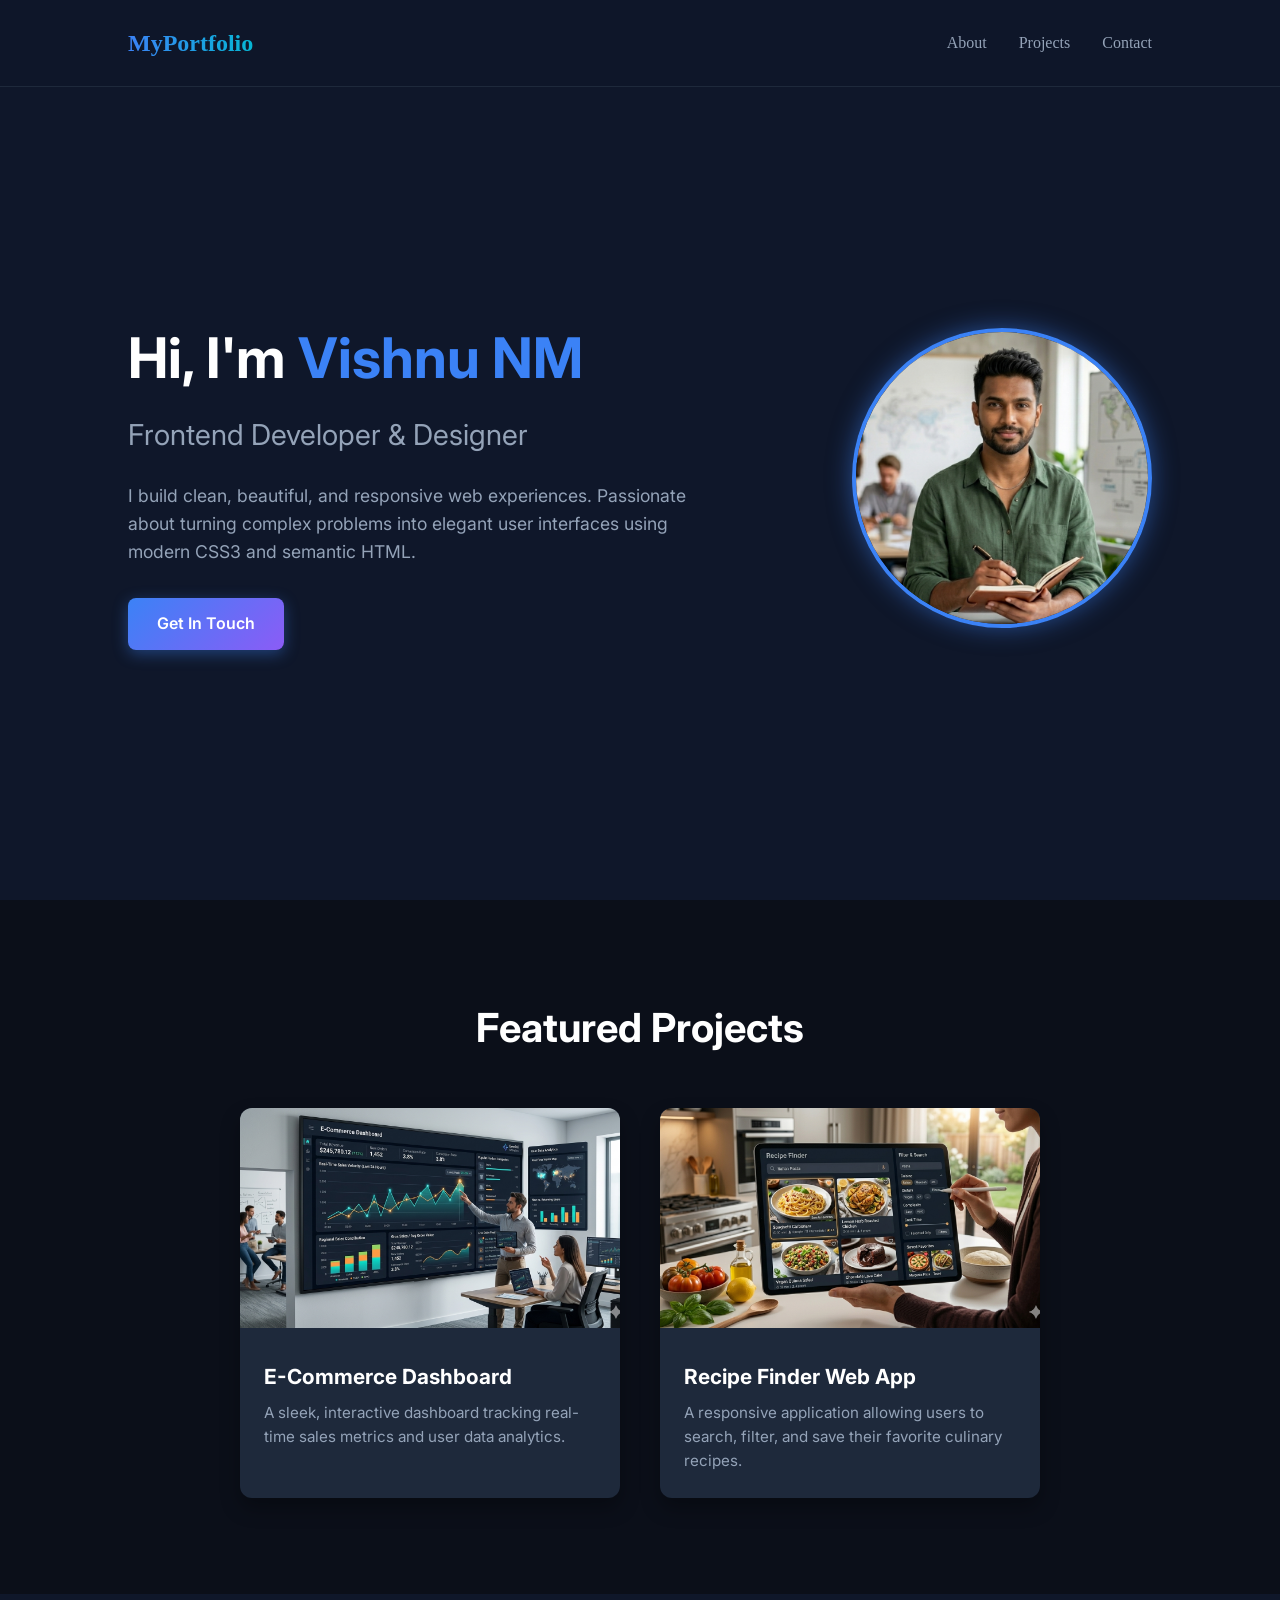
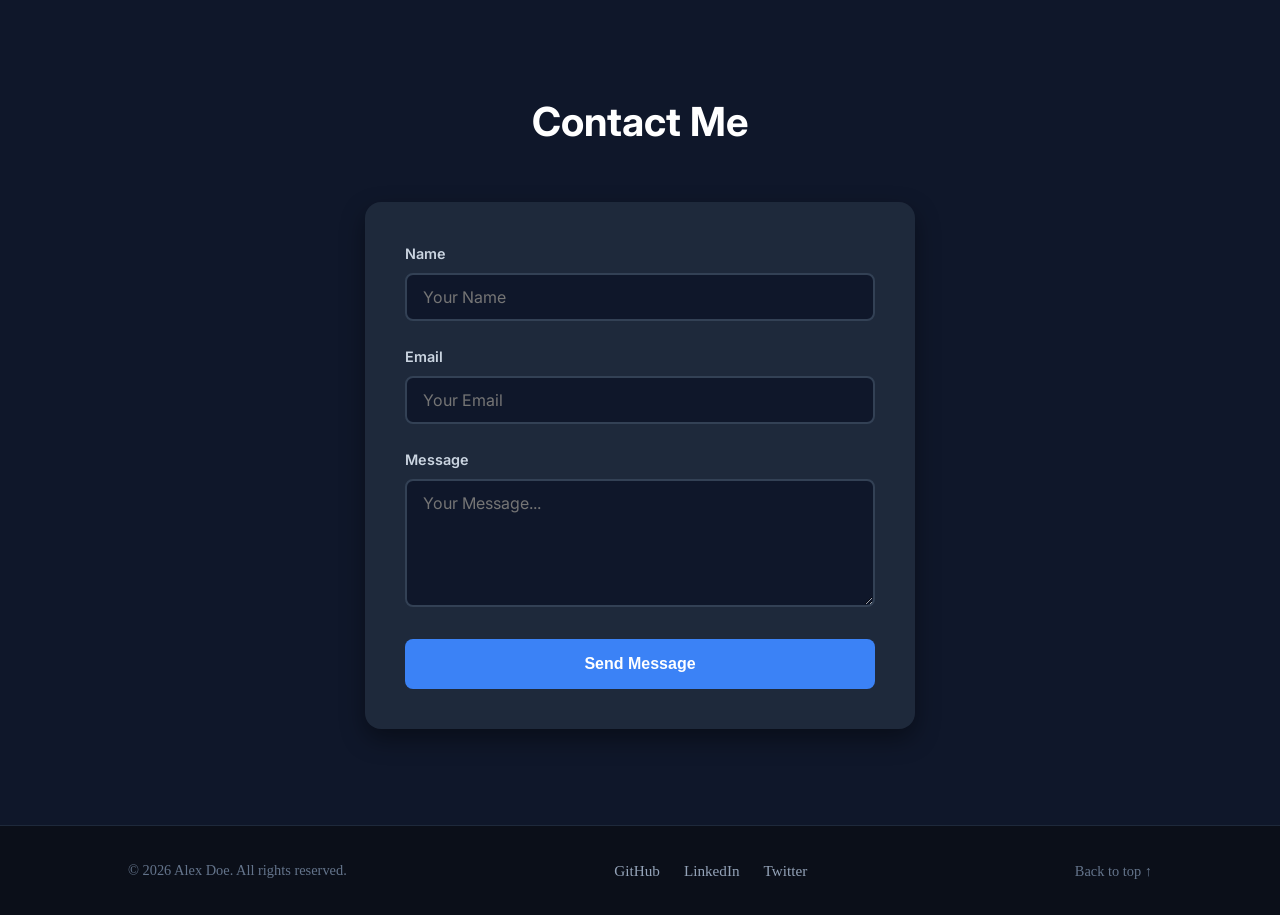
==== index.html @ b2ad6588 "Add files via upload" ====
<!DOCTYPE html>
<html lang="en">
<head>
    <meta charset="UTF-8">
    <meta name="viewport" content="width=device-width, initial-scale=1.0">
    <title>Personal Portfolio</title>
    <link rel="preconnect" href="https://fonts.googleapis.com">
    <link rel="preconnect" href="https://fonts.gstatic.com" crossorigin>
    <link href="https://fonts.googleapis.com/css2?family=Inter:wght@300;400;600;700&display=swap" rel="stylesheet">
    <link rel="stylesheet" href="css/style.css">
</head>
<body>

    <header class="navbar">
        <div class="logo">MyPortfolio</div>
        <nav>
            <ul class="nav-links">
                <li><a href="#about">About</a></li>
                <li><a href="#projects">Projects</a></li>
                <li><a href="#contact">Contact</a></li>
            </ul>
        </nav>
    </header>

    <main>
    <section id="about" class="about-section">
        <div class="about-content">
            <h1>Hi, I'm <span class="highlight">Vishnu NM</span></h1>
            <h2>Frontend Developer & Designer</h2>
            <p>I build clean, beautiful, and responsive web experiences. Passionate about turning complex problems into elegant user interfaces using modern CSS3 and semantic HTML.</p>
            <a href="#contact" class="btn btn-primary">Get In Touch</a>
        </div>
        <div class="about-image">
            <img src="./images/profilepic.png" alt="Vishnu N M Profile Picture">
        </div>
    </section>

    <section id="projects" class="projects-section">
        <h2 class="section-title">Featured Projects</h2>
        <div class="projects-grid">
            
            <div class="project-card">
                <img src="./images/project1.png" alt="Project One Thumbnail" class="project-img">
                <div class="project-info">
                    <h3>E-Commerce Dashboard</h3>
                    <p>A sleek, interactive dashboard tracking real-time sales metrics and user data analytics.</p>
                </div>
            </div>

            <div class="project-card">
                <img src="./images/project2.png" alt="Project Two Thumbnail" class="project-img">
                <div class="project-info">
                    <h3>Recipe Finder Web App</h3>
                    <p>A responsive application allowing users to search, filter, and save their favorite culinary recipes.</p>
                </div>
            </div>

        </div>
    </section>

    <section id="contact" class="contact-section">
        <h2 class="section-title">Contact Me</h2>
        <div class="form-container">
            <form action="#" class="contact-form">
                <div class="form-group">
                    <label for="name">Name</label>
                    <input type="text" id="name" name="name" placeholder="Your Name" required>
                </div>
                
                <div class="form-group">
                    <label for="email">Email</label>
                    <input type="email" id="email" name="email" placeholder="Your Email" required>
                </div>
                
                <div class="form-group">
                    <label for="message">Message</label>
                    <textarea id="message" name="message" rows="5" placeholder="Your Message..." required></textarea>
                </div>
                
                <button type="submit" class="btn btn-submit">Send Message</button>
            </form>
        </div>
    </section>

    </main>

    <footer class="portfolio-footer">
        <div class="footer-content">
            <p>&copy; 2026 Alex Doe. All rights reserved.</p>
            <ul class="social-links">
                <li><a href="https://github.com/vishnu-webdev" target="_blank">GitHub</a></li>
                <li><a href="https://www.linkedin.com/in/vishnnuu/" target="_blank">LinkedIn</a></li>
                <li><a href="https://twitter.com" target="_blank">Twitter</a></li>
            </ul>
            <div class="back-to-top">
                <a href="#about">Back to top &uarr;</a>
            </div>
        </div>
    </footer>

</body>
</html>
---- css/style.css ----
* {
    margin: 0;
    padding: 0;
    box-sizing: border-box;
}

main {
    scroll-behavior: smooth;
    font-family: 'Inter', sans-serif;
    background-color: #0f172a;
    color: #e2e8f0;
}

body {
    line-height: 1.6;
}

.section-title {
    text-align: center;
    font-size: 2.5rem;
    margin-bottom: 3rem;
    color: #fff;
    position: relative;
}

.btn {
    display: inline-block;
    padding: 0.8rem 1.8rem;
    border-radius: 8px;
    text-decoration: none;
    font-weight: 600;
    font-size: 1rem;
    border: none;
    cursor: pointer;
    transition: all 0.3s ease-in-out;
}

.btn-primary {
    background: linear-gradient(135deg, #3b82f6, #8b5cf6); 
    color: #fff;
    box-shadow: 0 4px 15px rgba(59, 130, 246, 0.4); 
}

.btn-primary:hover {
    transform: translateY(-3px); 
    box-shadow: 0 6px 20px rgba(139, 92, 246, 0.6);
}

.navbar {
    display: flex;
    justify-content: space-between;
    align-items: center;
    padding: 1.5rem 10%;
    background-color: rgba(15, 23, 42, 0.95);
    position: fixed;
    width: 100%;
    top: 0;
    z-index: 1000;
    border-bottom: 1px solid #1e293b;
}

.navbar .logo {
    font-size: 1.5rem;
    font-weight: 700;
    background: linear-gradient(to right, #3b82f6, #06b6d4);
    -webkit-background-clip: text;
    -webkit-text-fill-color: transparent;
}

.nav-links {
    display: flex;
    list-style: none;
    gap: 2rem;
}

.nav-links a {
    color: #94a3b8;
    text-decoration: none;
    font-weight: 500;
    transition: color 0.3s ease;
}

.nav-links a:hover {
    color: #3b82f6;
}

.about-section {
    display: flex;
    align-items: center;
    justify-content: space-between;
    padding: 10rem 10% 6rem 10%;
    min-height: 100vh;
    gap: 4rem;
}

.about-content {
    max-width: 600px;
}

.about-content h1 {
    font-size: 3.5rem;
    color: #fff;
    margin-bottom: 0.5rem;
}

.about-content .highlight {
    color: #3b82f6;
}

.about-content h2 {
    font-size: 1.8rem;
    color: #94a3b8;
    margin-bottom: 1.5rem;
    font-weight: 400;
}

.about-content p {
    font-size: 1.1rem;
    color: #94a3b8;
    margin-bottom: 2rem;
}

.about-image img {
    width: 300px;
    height: 300px;
    border-radius: 50%;
    object-fit: cover;
    border: 4px solid #3b82f6;
    box-shadow: 0 0 25px rgba(59, 130, 246, 0.5);
}

.projects-section {
    padding: 6rem 10%;
    background-color: #0b0f19; 
}

.projects-grid {
    display: flex;
    gap: 2.5rem;
    justify-content: center;
    flex-wrap: wrap;
}

.project-card {
    background-color: #1e293b;
    border-radius: 12px;
    overflow: hidden;
    width: 380px;
    box-shadow: 0 10px 20px rgba(0,0,0,0.3);
    transition: transform 0.3s ease, box-shadow 0.3s ease;
}

.project-card:hover {
    transform: translateY(-10px);
    box-shadow: 0 15px 30px rgba(59, 130, 246, 0.2);
}

.project-img {
    width: 100%;
    height: 220px;
    object-fit: cover;
}

.project-info {
    padding: 1.5rem;
}

.project-info h3 {
    color: #fff;
    margin-bottom: 0.5rem;
    font-size: 1.3rem;
}

.project-info p {
    color: #94a3b8;
    font-size: 0.95rem;
}

.contact-section {
    padding: 6rem 10%;
}

.form-container {
    max-width: 550px;
    margin: 0 auto;
    background-color: #1e293b;
    padding: 2.5rem;
    border-radius: 16px;
    box-shadow: 0 10px 25px rgba(0,0,0,0.4);
}

.form-group {
    margin-bottom: 1.5rem;
}

.form-group label {
    display: block;
    color: #cbd5e1;
    margin-bottom: 0.5rem;
    font-weight: 600;
    font-size: 0.9rem;
}

.form-group input,
.form-group textarea {
    width: 100%;
    padding: 0.75rem 1rem;
    background-color: #0f172a;
    border: 2px solid #334155;
    border-radius: 8px;
    color: #fff;
    font-family: inherit;
    font-size: 1rem;
    transition: border-color 0.3s ease, box-shadow 0.3s ease;
}

.form-group input:focus,
.form-group textarea:focus {
    outline: none;
    border-color: #3b82f6;
    box-shadow: 0 0 8px rgba(59, 130, 246, 0.4);
}

.btn-submit {
    width: 100%;
    background-color: #3b82f6;
    color: white;
    padding: 1rem;
}

.btn-submit:hover {
    background-color: #2563eb;
    box-shadow: 0 4px 12px rgba(37, 99, 235, 0.4);
}

.portfolio-footer {
    background-color: #0b0f19; 
    padding: 2rem 10%;
    border-top: 1px solid #1e293b; 
}

.footer-content {
    display: flex;
    justify-content: space-between;
    align-items: center;
    flex-wrap: wrap;
    gap: 1.5rem;
}

.portfolio-footer p {
    color: #64748b;
    font-size: 0.9rem;
}

.social-links {
    display: flex;
    list-style: none;
    gap: 1.5rem;
}

.social-links a {
    color: #94a3b8;
    text-decoration: none;
    font-size: 0.95rem;
    font-weight: 500;
    transition: color 0.3s ease, text-shadow 0.3s ease; 
}

.social-links a:hover {
    color: #3b82f6;
    text-shadow: 0 0 8px rgba(59, 130, 246, 0.6);
}

.back-to-top a {
    color: #64748b;
    text-decoration: none;
    font-size: 0.9rem;
    transition: color 0.3s ease;
}

.back-to-top a:hover {
    color: #fff;
}

@media (max-width: 600px) {
    .footer-content {
        flex-direction: column;
        text-align: center;
    }
    
}

@media (max-width: 768px) {
    .about-section {
        flex-direction: column-reverse;
        text-align: center;
        padding-top: 8rem;
    }
    .nav-links {
        display: none; 
    }
    
}
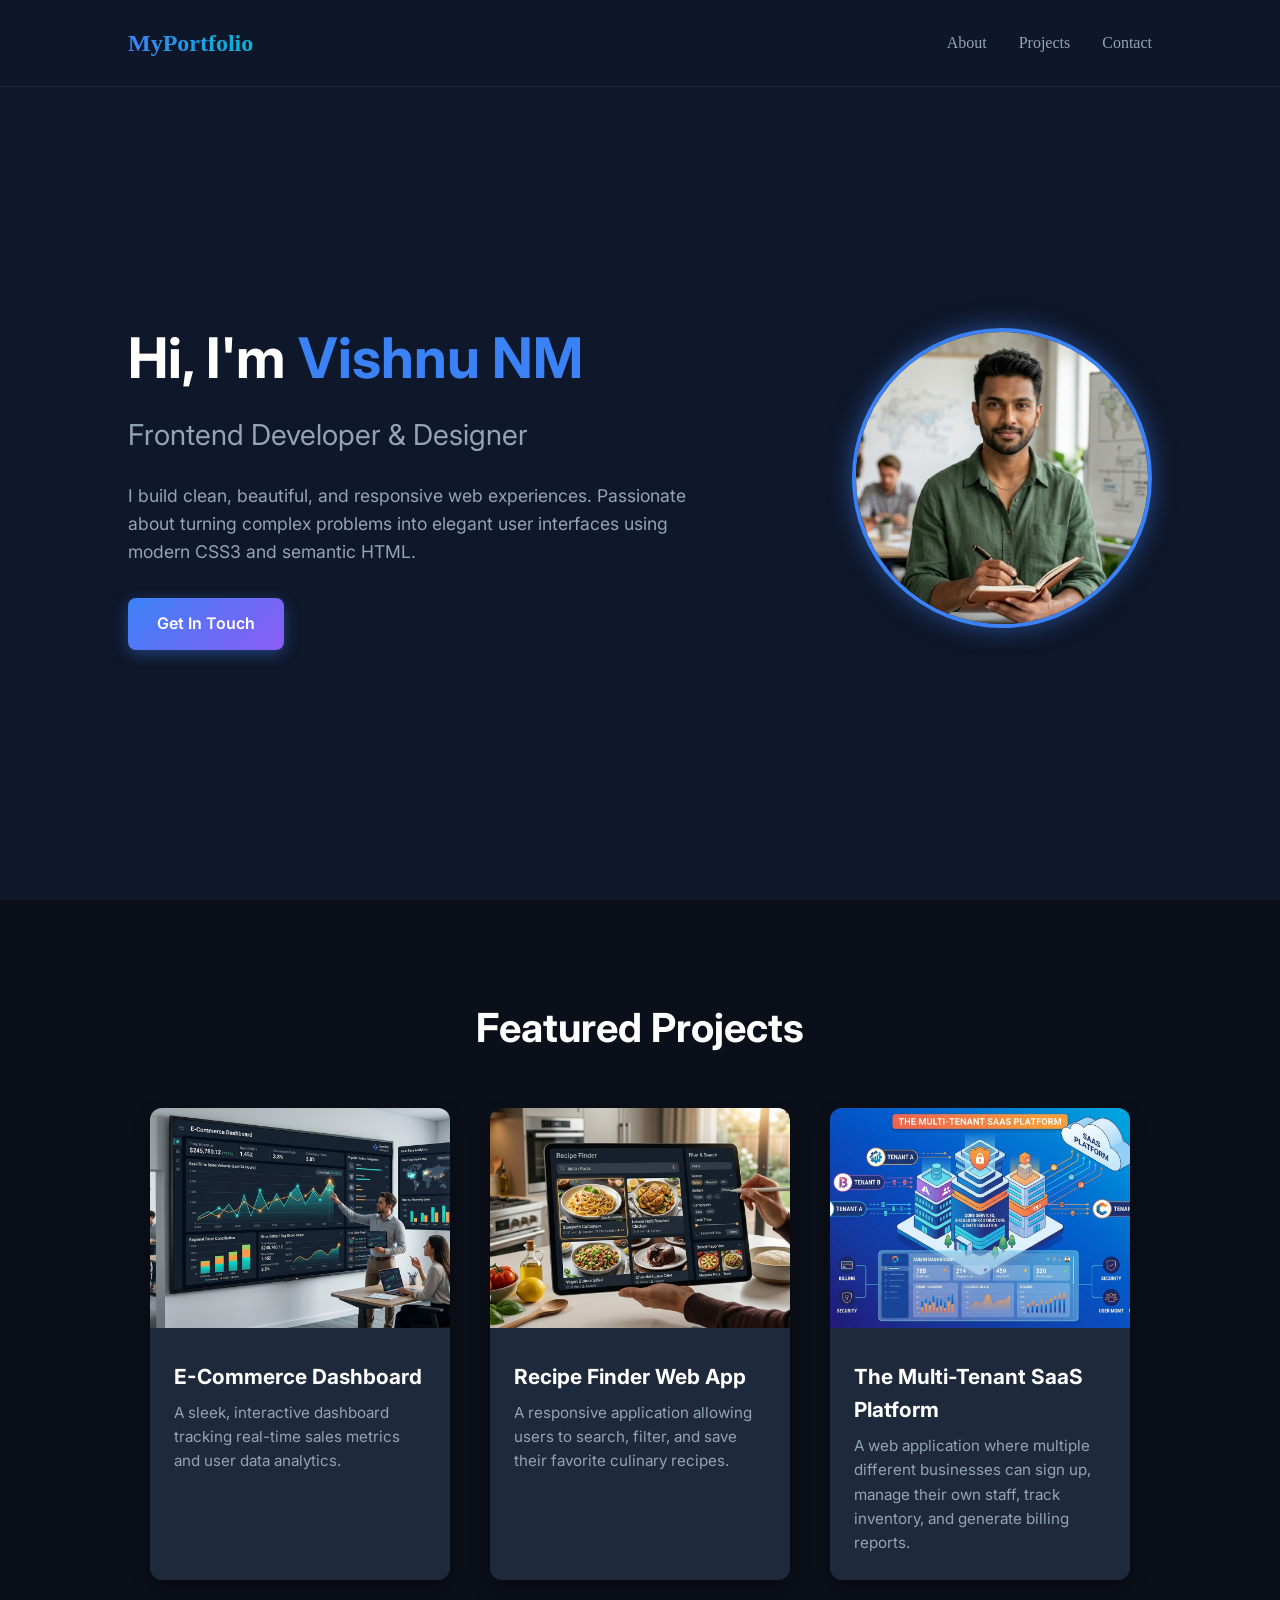
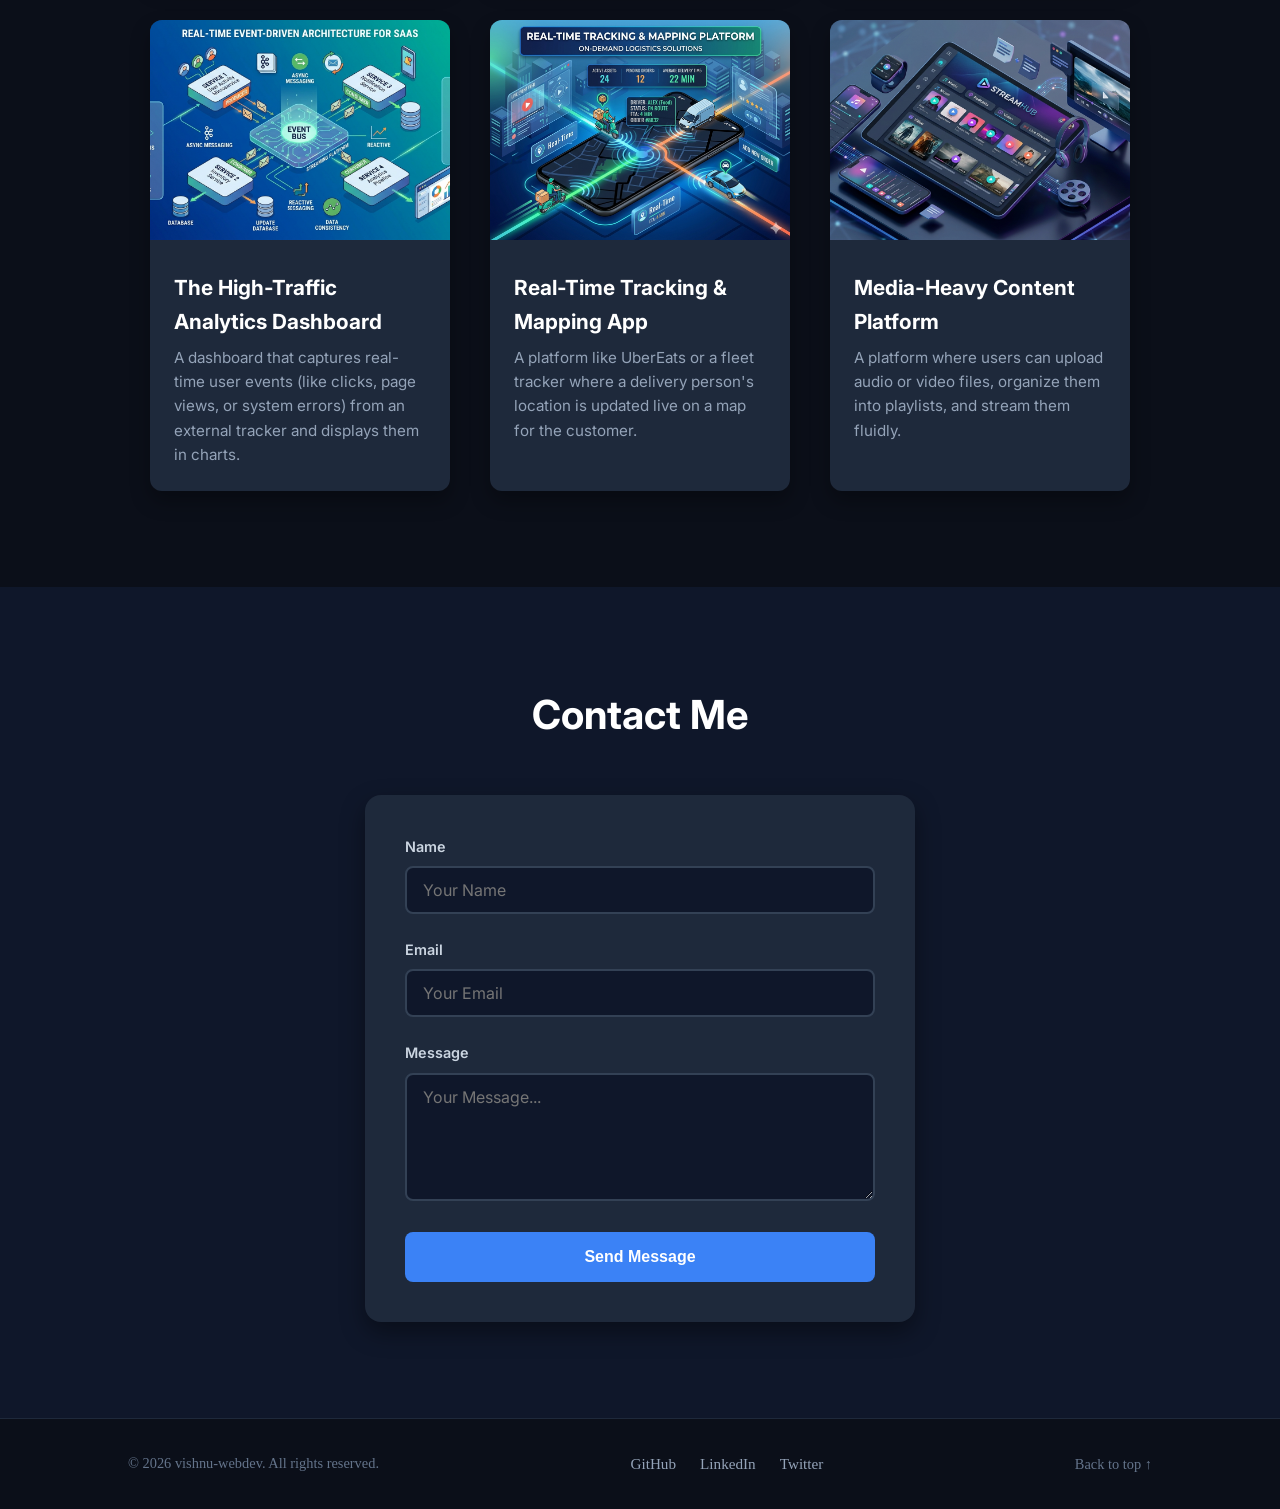
==== commit f407a8d6: "added hamburger and more project card" ====
--- a/index.html
+++ b/index.html
@@ -14,11 +14,16 @@
     <header class="navbar">
         <div class="logo">MyPortfolio</div>
         <nav>
-            <ul class="nav-links">
+            <ul class="nav-links" id="navLinks">
                 <li><a href="#about">About</a></li>
                 <li><a href="#projects">Projects</a></li>
                 <li><a href="#contact">Contact</a></li>
             </ul>
+            <div class="hamburger" id="hamburger">
+                <span></span>
+                <span></span>
+                <span></span>
+            </div>
         </nav>
     </header>
 
@@ -55,6 +60,38 @@
                 </div>
             </div>
 
+            <div class="project-card">
+                <img src="./images/The Multi-Tenant SaaS Platform.png" alt="Project Two Thumbnail" class="project-img">
+                <div class="project-info">
+                    <h3>The Multi-Tenant SaaS Platform</h3>
+                    <p>A web application where multiple different businesses can sign up, manage their own staff, track inventory, and generate billing reports.</p>
+                </div>
+            </div>
+
+            <div class="project-card">
+                <img src="./images/The High-Traffic Analytics Dashboard.png" alt="Project Two Thumbnail" class="project-img">
+                <div class="project-info">
+                    <h3>The High-Traffic Analytics Dashboard</h3>
+                    <p>A dashboard that captures real-time user events (like clicks, page views, or system errors) from an external tracker and displays them in charts.</p>
+                </div>
+            </div>
+
+            <div class="project-card">
+                <img src="./images/Real-Time Tracking & Mapping App.png" alt="Project Two Thumbnail" class="project-img">
+                <div class="project-info">
+                    <h3>Real-Time Tracking & Mapping App</h3>
+                    <p>A platform like UberEats or a fleet tracker where a delivery person's location is updated live on a map for the customer.</p>
+                </div>
+            </div>
+
+            <div class="project-card">
+                <img src="./images/Media-Heavy Content Platform (e.g., AudioVideo Streaming Site).png" alt="Project Two Thumbnail" class="project-img">
+                <div class="project-info">
+                    <h3>Media-Heavy Content Platform</h3>
+                    <p>A platform where users can upload audio or video files, organize them into playlists, and stream them fluidly.</p>
+                </div>
+            </div>
+
         </div>
     </section>
 
@@ -86,7 +123,7 @@
 
     <footer class="portfolio-footer">
         <div class="footer-content">
-            <p>&copy; 2026 Alex Doe. All rights reserved.</p>
+            <p>&copy; 2026 vishnu-webdev. All rights reserved.</p>
             <ul class="social-links">
                 <li><a href="https://github.com/vishnu-webdev" target="_blank">GitHub</a></li>
                 <li><a href="https://www.linkedin.com/in/vishnnuu/" target="_blank">LinkedIn</a></li>
@@ -97,6 +134,6 @@
             </div>
         </div>
     </footer>
-
+    <script src="js/script.js"></script>
 </body>
 </html>
--- a/css/style.css
+++ b/css/style.css
@@ -2,6 +2,10 @@
     margin: 0;
     padding: 0;
     box-sizing: border-box;
+}
+
+html {
+    scroll-behavior: smooth;
 }
 
 main {
@@ -36,13 +40,13 @@
 }
 
 .btn-primary {
-    background: linear-gradient(135deg, #3b82f6, #8b5cf6); 
-    color: #fff;
-    box-shadow: 0 4px 15px rgba(59, 130, 246, 0.4); 
+    background: linear-gradient(135deg, #3b82f6, #8b5cf6);
+    color: #fff;
+    box-shadow: 0 4px 15px rgba(59, 130, 246, 0.4);
 }
 
 .btn-primary:hover {
-    transform: translateY(-3px); 
+    transform: translateY(-3px);
     box-shadow: 0 6px 20px rgba(139, 92, 246, 0.6);
 }
 
@@ -84,6 +88,22 @@
     color: #3b82f6;
 }
 
+.hamburger {
+    display: none;
+    flex-direction: column;
+    gap: 5px;
+    cursor: pointer;
+}
+
+.hamburger span {
+    display: block;
+    background-color: #06b6d4;
+    width: 35px;
+    height: 5px;
+    border-radius: 3px;
+    transition: all 0.3s ease;
+}
+
 .about-section {
     display: flex;
     align-items: center;
@@ -131,7 +151,7 @@
 
 .projects-section {
     padding: 6rem 10%;
-    background-color: #0b0f19; 
+    background-color: #0b0f19;
 }
 
 .projects-grid {
@@ -145,8 +165,8 @@
     background-color: #1e293b;
     border-radius: 12px;
     overflow: hidden;
-    width: 380px;
-    box-shadow: 0 10px 20px rgba(0,0,0,0.3);
+    width: 300px;
+    box-shadow: 0 10px 20px rgba(0, 0, 0, 0.3);
     transition: transform 0.3s ease, box-shadow 0.3s ease;
 }
 
@@ -186,7 +206,7 @@
     background-color: #1e293b;
     padding: 2.5rem;
     border-radius: 16px;
-    box-shadow: 0 10px 25px rgba(0,0,0,0.4);
+    box-shadow: 0 10px 25px rgba(0, 0, 0, 0.4);
 }
 
 .form-group {
@@ -234,9 +254,9 @@
 }
 
 .portfolio-footer {
-    background-color: #0b0f19; 
+    background-color: #0b0f19;
     padding: 2rem 10%;
-    border-top: 1px solid #1e293b; 
+    border-top: 1px solid #1e293b;
 }
 
 .footer-content {
@@ -263,7 +283,7 @@
     text-decoration: none;
     font-size: 0.95rem;
     font-weight: 500;
-    transition: color 0.3s ease, text-shadow 0.3s ease; 
+    transition: color 0.3s ease, text-shadow 0.3s ease;
 }
 
 .social-links a:hover {
@@ -287,17 +307,58 @@
         flex-direction: column;
         text-align: center;
     }
-    
+
 }
 
 @media (max-width: 768px) {
+    .hamburger {
+        display: flex;
+    }
+
+    .navbar ul {
+        position: absolute;
+        top: 100%;
+        left: 0;
+        background-color: #0f172a;
+        width: 100%;
+        flex-direction: column;
+        align-items: center;
+        overflow: hidden;
+        max-height: 0;
+        gap: 0;
+        transition: max-height 0.3s ease-in-out;
+    }
+
+    .navbar li {
+        width: 100%;
+        text-align: center;
+        padding: 1rem 0;
+    }
+
+    .hamburger.active span:nth-child(1) {
+        transform: translateY(8px) rotate(45deg);
+    }
+
+    .hamburger.active span:nth-child(2) {
+        opacity: 0;
+    }
+
+    .hamburger.active span:nth-child(3) {
+        transform: translateY(-8px) rotate(-45deg);
+    }
+
+    .navbar ul.active {
+        max-height: 300px;
+    }
+
     .about-section {
         flex-direction: column-reverse;
         text-align: center;
         padding-top: 8rem;
     }
-    .nav-links {
-        display: none; 
-    }
-    
+
+    .project-card {
+        width: 260px;
+    }
+
 }
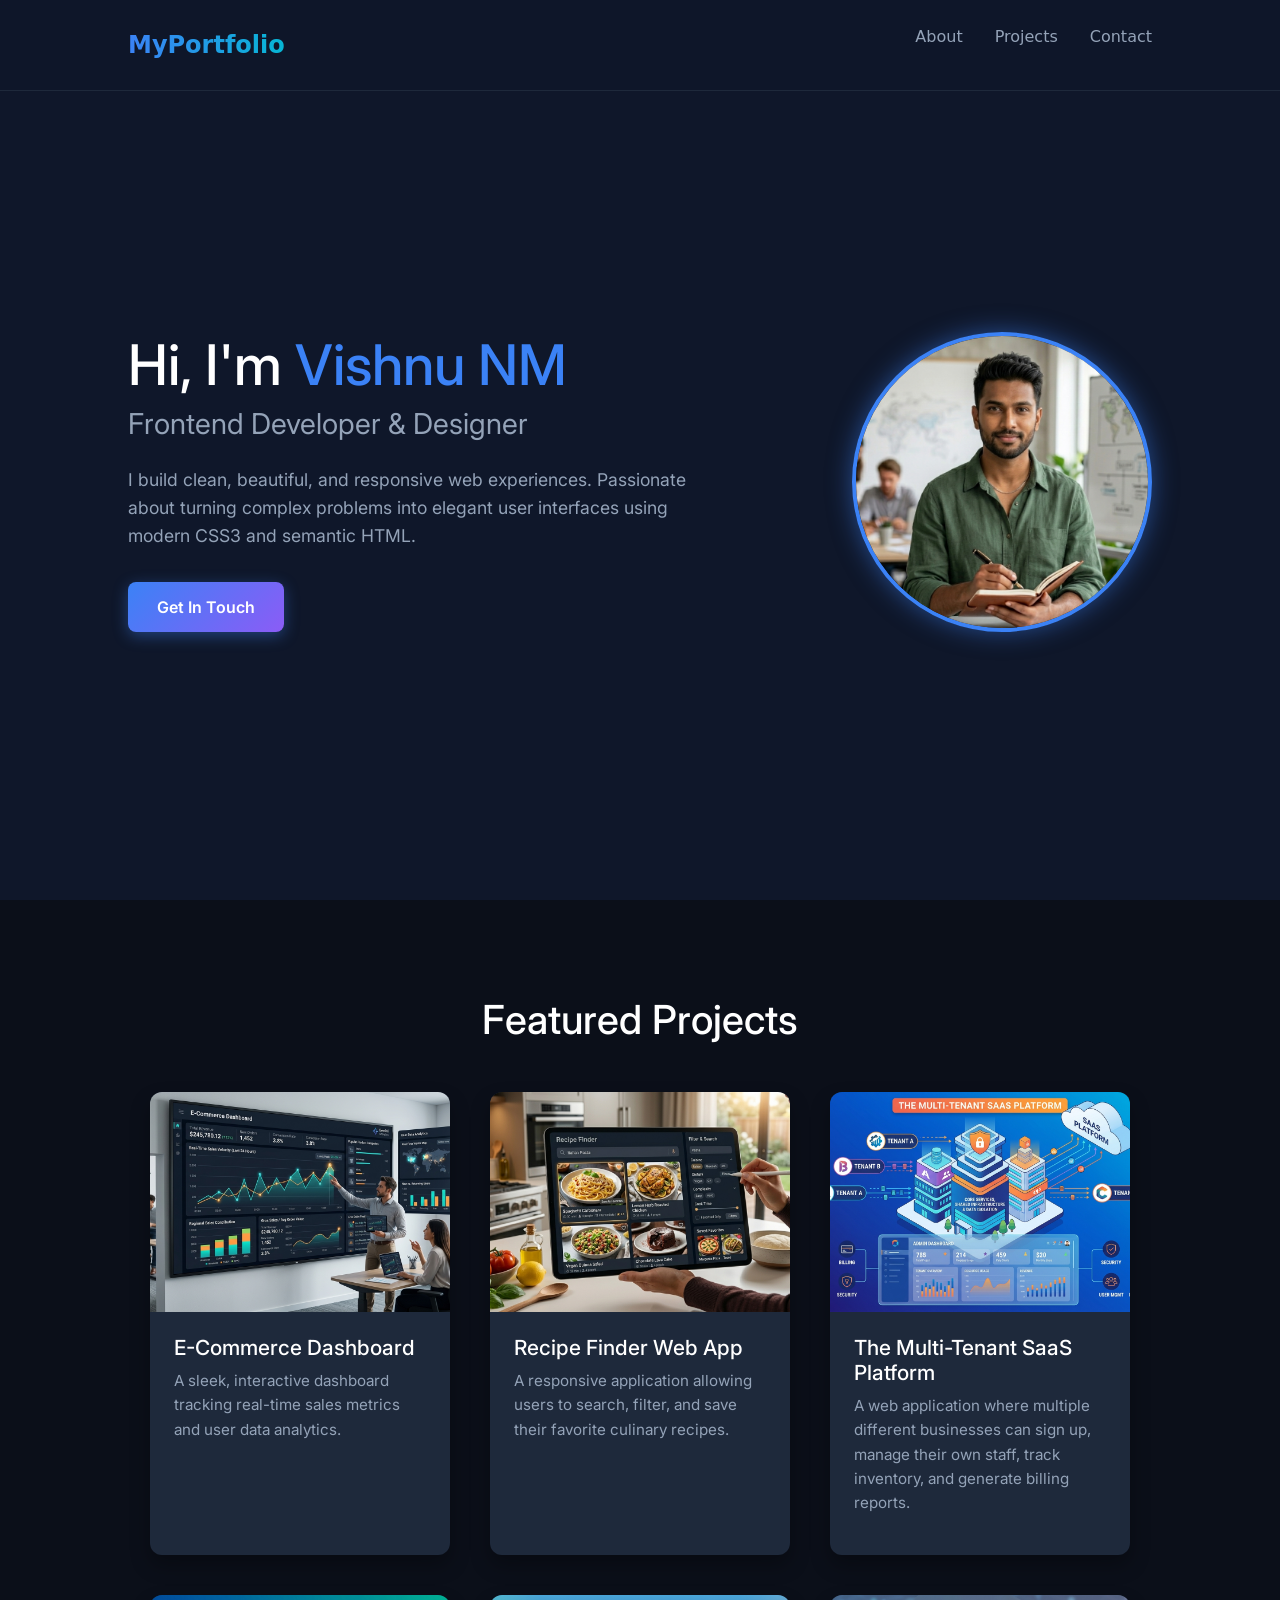
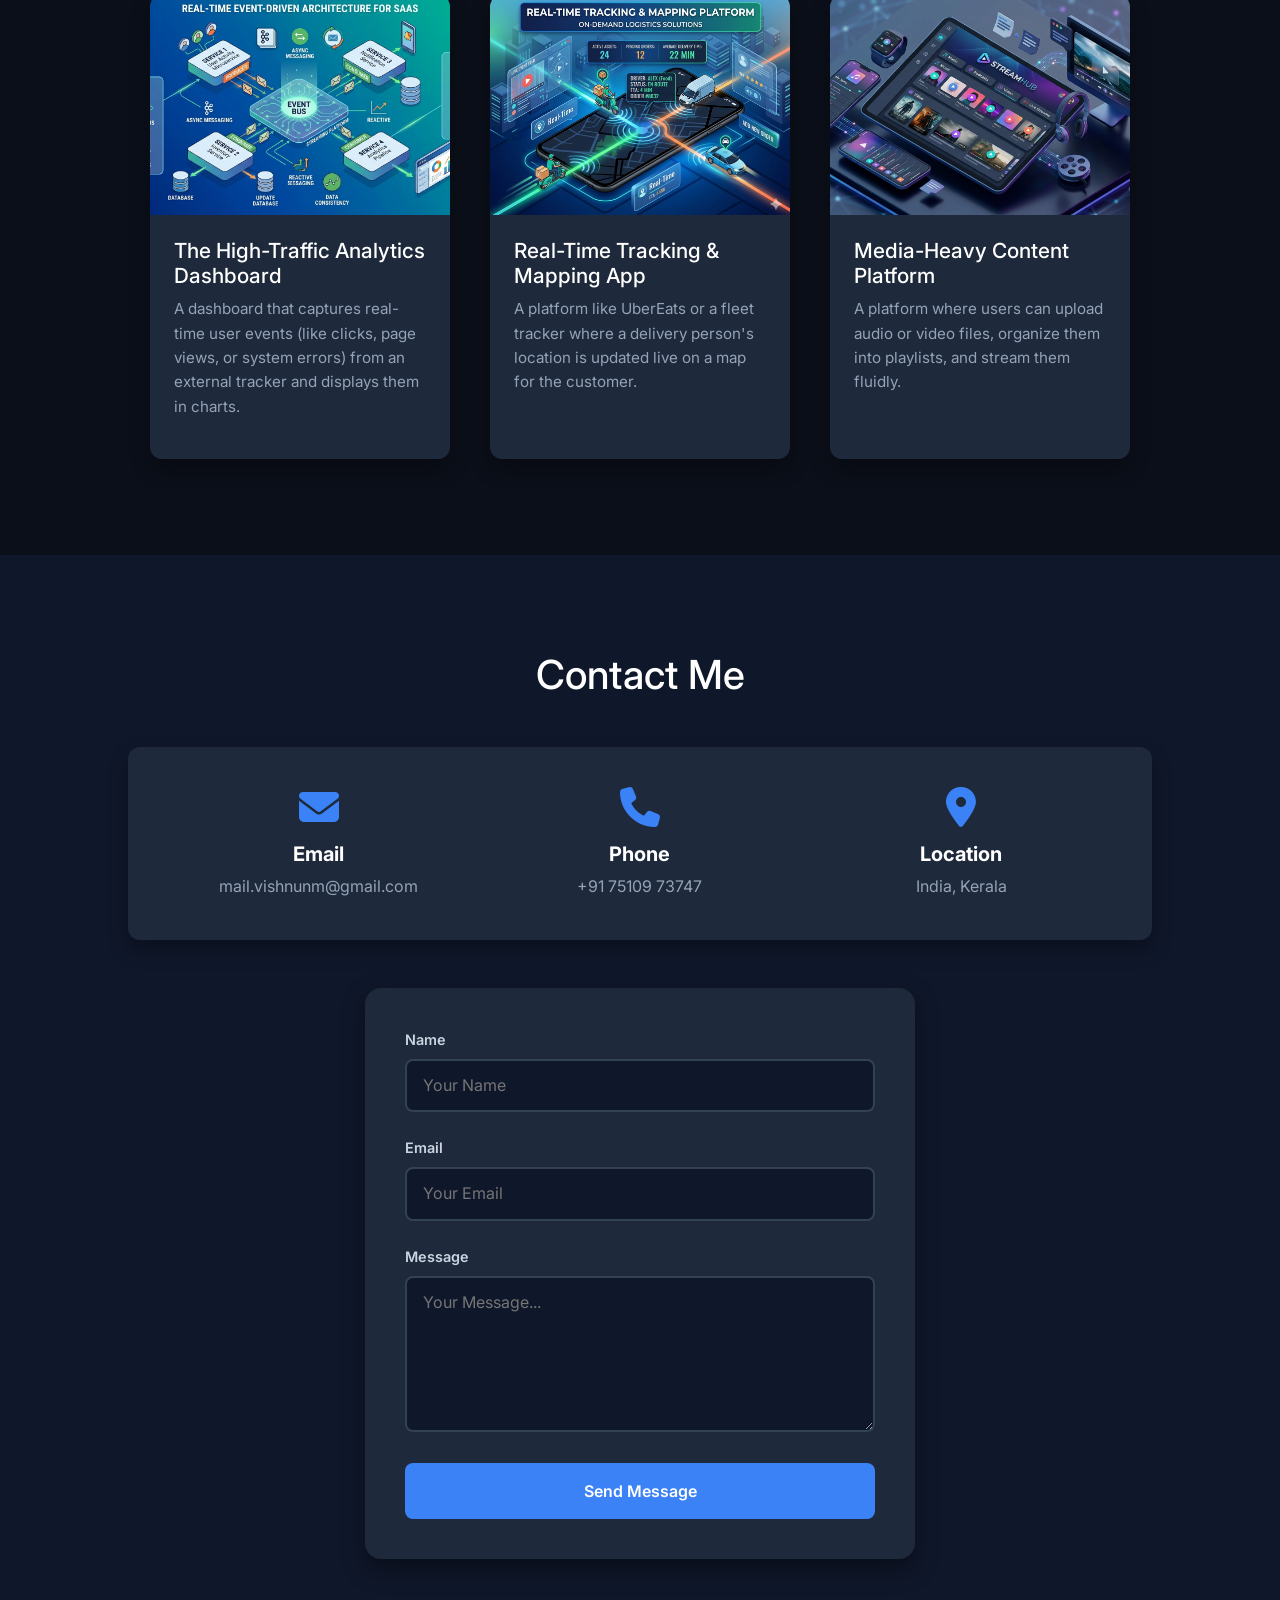
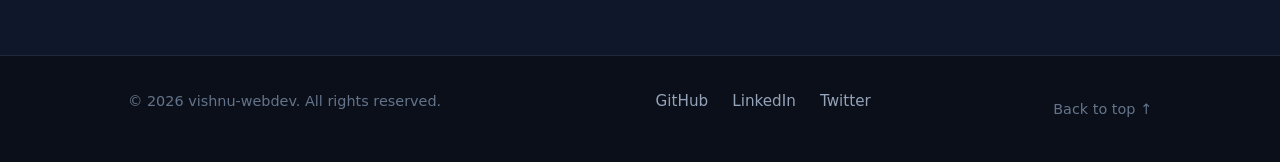
==== commit 9e77219f: "added contact details" ====
--- a/index.html
+++ b/index.html
@@ -7,6 +7,8 @@
     <link rel="preconnect" href="https://fonts.googleapis.com">
     <link rel="preconnect" href="https://fonts.gstatic.com" crossorigin>
     <link href="https://fonts.googleapis.com/css2?family=Inter:wght@300;400;600;700&display=swap" rel="stylesheet">
+    <link href="https://cdn.jsdelivr.net/npm/bootstrap@5.3.0/dist/css/bootstrap.min.css" rel="stylesheet">
+    <link rel="stylesheet" href="https://cdnjs.cloudflare.com/ajax/libs/font-awesome/6.4.0/css/all.min.css">
     <link rel="stylesheet" href="css/style.css">
 </head>
 <body>
@@ -36,7 +38,7 @@
             <a href="#contact" class="btn btn-primary">Get In Touch</a>
         </div>
         <div class="about-image">
-            <img src="./images/profilepic.png" alt="Vishnu N M Profile Picture">
+            <img src="./images/profilepic.png" alt="Profile Picture">
         </div>
     </section>
 
@@ -61,7 +63,7 @@
             </div>
 
             <div class="project-card">
-                <img src="./images/The Multi-Tenant SaaS Platform.png" alt="Project Two Thumbnail" class="project-img">
+                <img src="./images/The Multi-Tenant SaaS Platform.png" alt="Project Three Thumbnail" class="project-img">
                 <div class="project-info">
                     <h3>The Multi-Tenant SaaS Platform</h3>
                     <p>A web application where multiple different businesses can sign up, manage their own staff, track inventory, and generate billing reports.</p>
@@ -69,7 +71,7 @@
             </div>
 
             <div class="project-card">
-                <img src="./images/The High-Traffic Analytics Dashboard.png" alt="Project Two Thumbnail" class="project-img">
+                <img src="./images/The High-Traffic Analytics Dashboard.png" alt="Project Four Thumbnail" class="project-img">
                 <div class="project-info">
                     <h3>The High-Traffic Analytics Dashboard</h3>
                     <p>A dashboard that captures real-time user events (like clicks, page views, or system errors) from an external tracker and displays them in charts.</p>
@@ -77,7 +79,7 @@
             </div>
 
             <div class="project-card">
-                <img src="./images/Real-Time Tracking & Mapping App.png" alt="Project Two Thumbnail" class="project-img">
+                <img src="./images/Real-Time Tracking & Mapping App.png" alt="Project Five Thumbnail" class="project-img">
                 <div class="project-info">
                     <h3>Real-Time Tracking & Mapping App</h3>
                     <p>A platform like UberEats or a fleet tracker where a delivery person's location is updated live on a map for the customer.</p>
@@ -85,7 +87,7 @@
             </div>
 
             <div class="project-card">
-                <img src="./images/Media-Heavy Content Platform (e.g., AudioVideo Streaming Site).png" alt="Project Two Thumbnail" class="project-img">
+                <img src="./images/Media-Heavy Content Platform (e.g., AudioVideo Streaming Site).png" alt="Project Six Thumbnail" class="project-img">
                 <div class="project-info">
                     <h3>Media-Heavy Content Platform</h3>
                     <p>A platform where users can upload audio or video files, organize them into playlists, and stream them fluidly.</p>
@@ -97,6 +99,23 @@
 
     <section id="contact" class="contact-section">
         <h2 class="section-title">Contact Me</h2>
+        <div class="contact-card">
+            <div class="contact-item">
+                <i class="fa-solid fa-envelope"></i>
+                <h5>Email</h5>
+                <p>mail.vishnunm@gmail.com</p>
+            </div>
+            <div class="contact-item">
+                <i class="fa-solid fa-phone"></i>
+                <h5>Phone</h5>
+                <p>+91 75109 73747</p>
+            </div>
+            <div class="contact-item">
+                <i class="fa-solid fa-location-dot"></i>
+                <h5>Location</h5>
+                <p>India, Kerala</p>
+            </div>
+        </div>
         <div class="form-container">
             <form action="#" class="contact-form">
                 <div class="form-group">
--- a/css/style.css
+++ b/css/style.css
@@ -9,7 +9,6 @@
 }
 
 main {
-    scroll-behavior: smooth;
     font-family: 'Inter', sans-serif;
     background-color: #0f172a;
     color: #e2e8f0;
@@ -200,6 +199,48 @@
     padding: 6rem 10%;
 }
 
+.contact-card {
+    display: flex;
+    justify-content: space-around;
+    align-items: center;
+    flex-wrap: wrap;
+    gap: 20px;
+    padding: 40px;
+    background-color: #1e293b;
+    border-radius: 12px;
+    box-shadow: 0 10px 20px rgba(0, 0, 0, 0.3);
+    margin-bottom: 3rem;
+}
+
+.contact-item {
+    text-align: center;
+    flex: 1;
+    min-width: 250px;
+}
+
+.contact-item i {
+    font-size: 2.5rem;
+    color: #3b82f6;
+    margin-bottom: 15px;
+    transition: transform 0.3s ease;
+}
+
+.contact-item:hover i {
+    transform: translateY(-5px);
+}
+
+.contact-item h5 {
+    font-weight: bold;
+    margin-bottom: 8px;
+    color: #fff;
+}
+
+.contact-item p {
+    color: #94a3b8;
+    font-size: 1rem;
+    margin: 0;
+}
+
 .form-container {
     max-width: 550px;
     margin: 0 auto;
@@ -307,7 +348,6 @@
         flex-direction: column;
         text-align: center;
     }
-
 }
 
 @media (max-width: 768px) {
@@ -360,5 +400,4 @@
     .project-card {
         width: 260px;
     }
-
 }
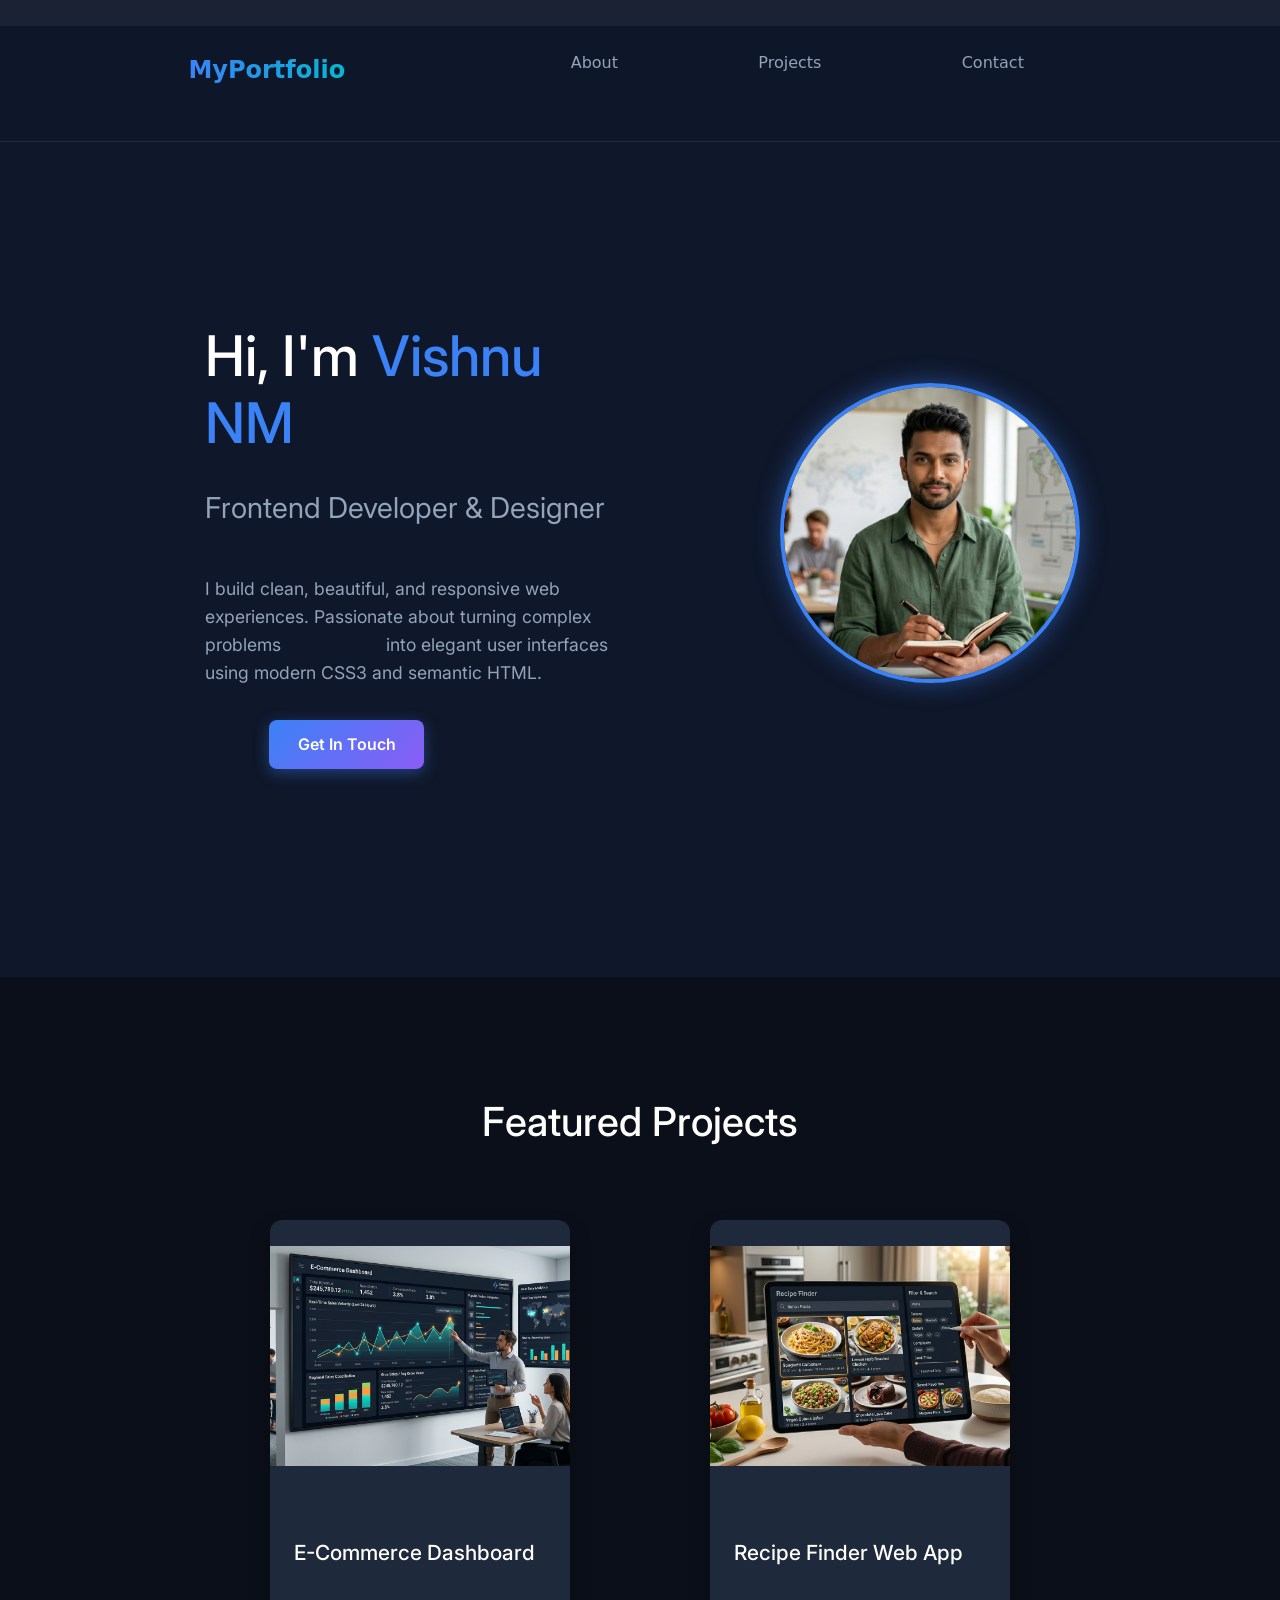
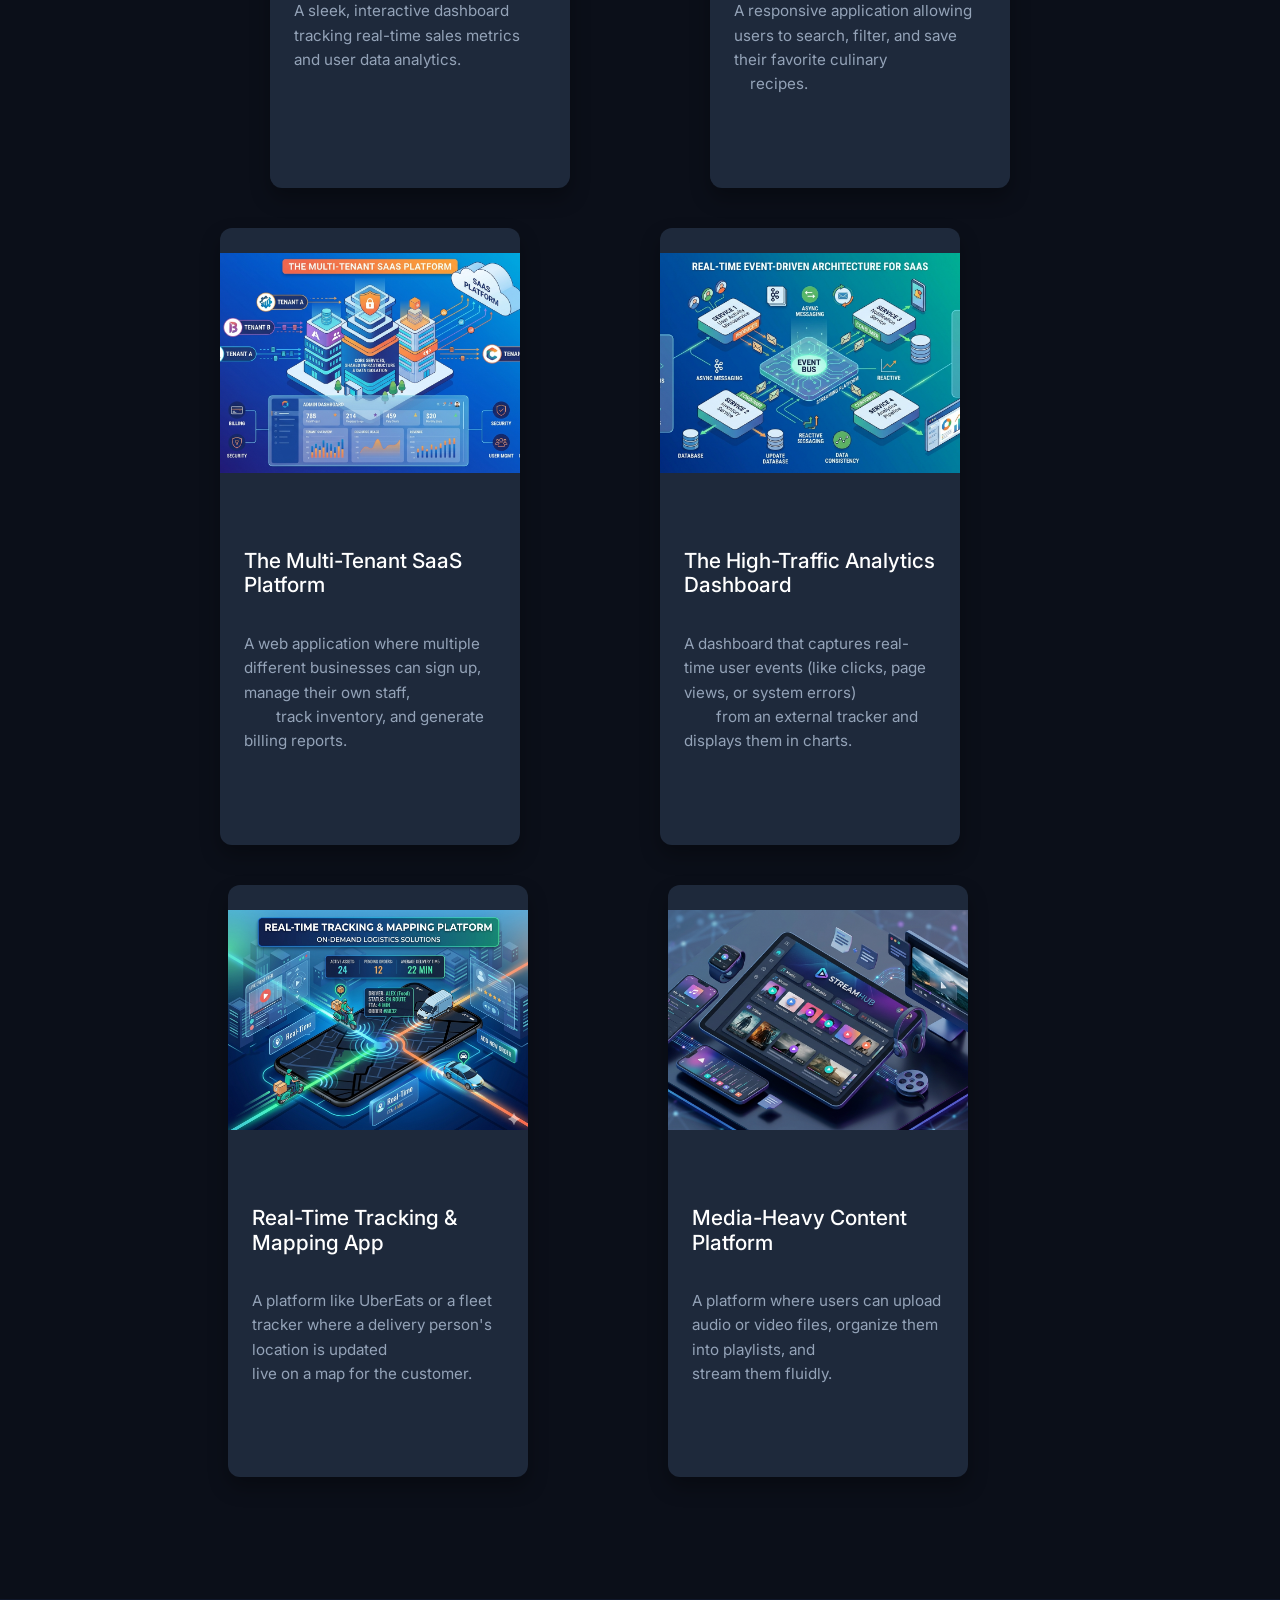
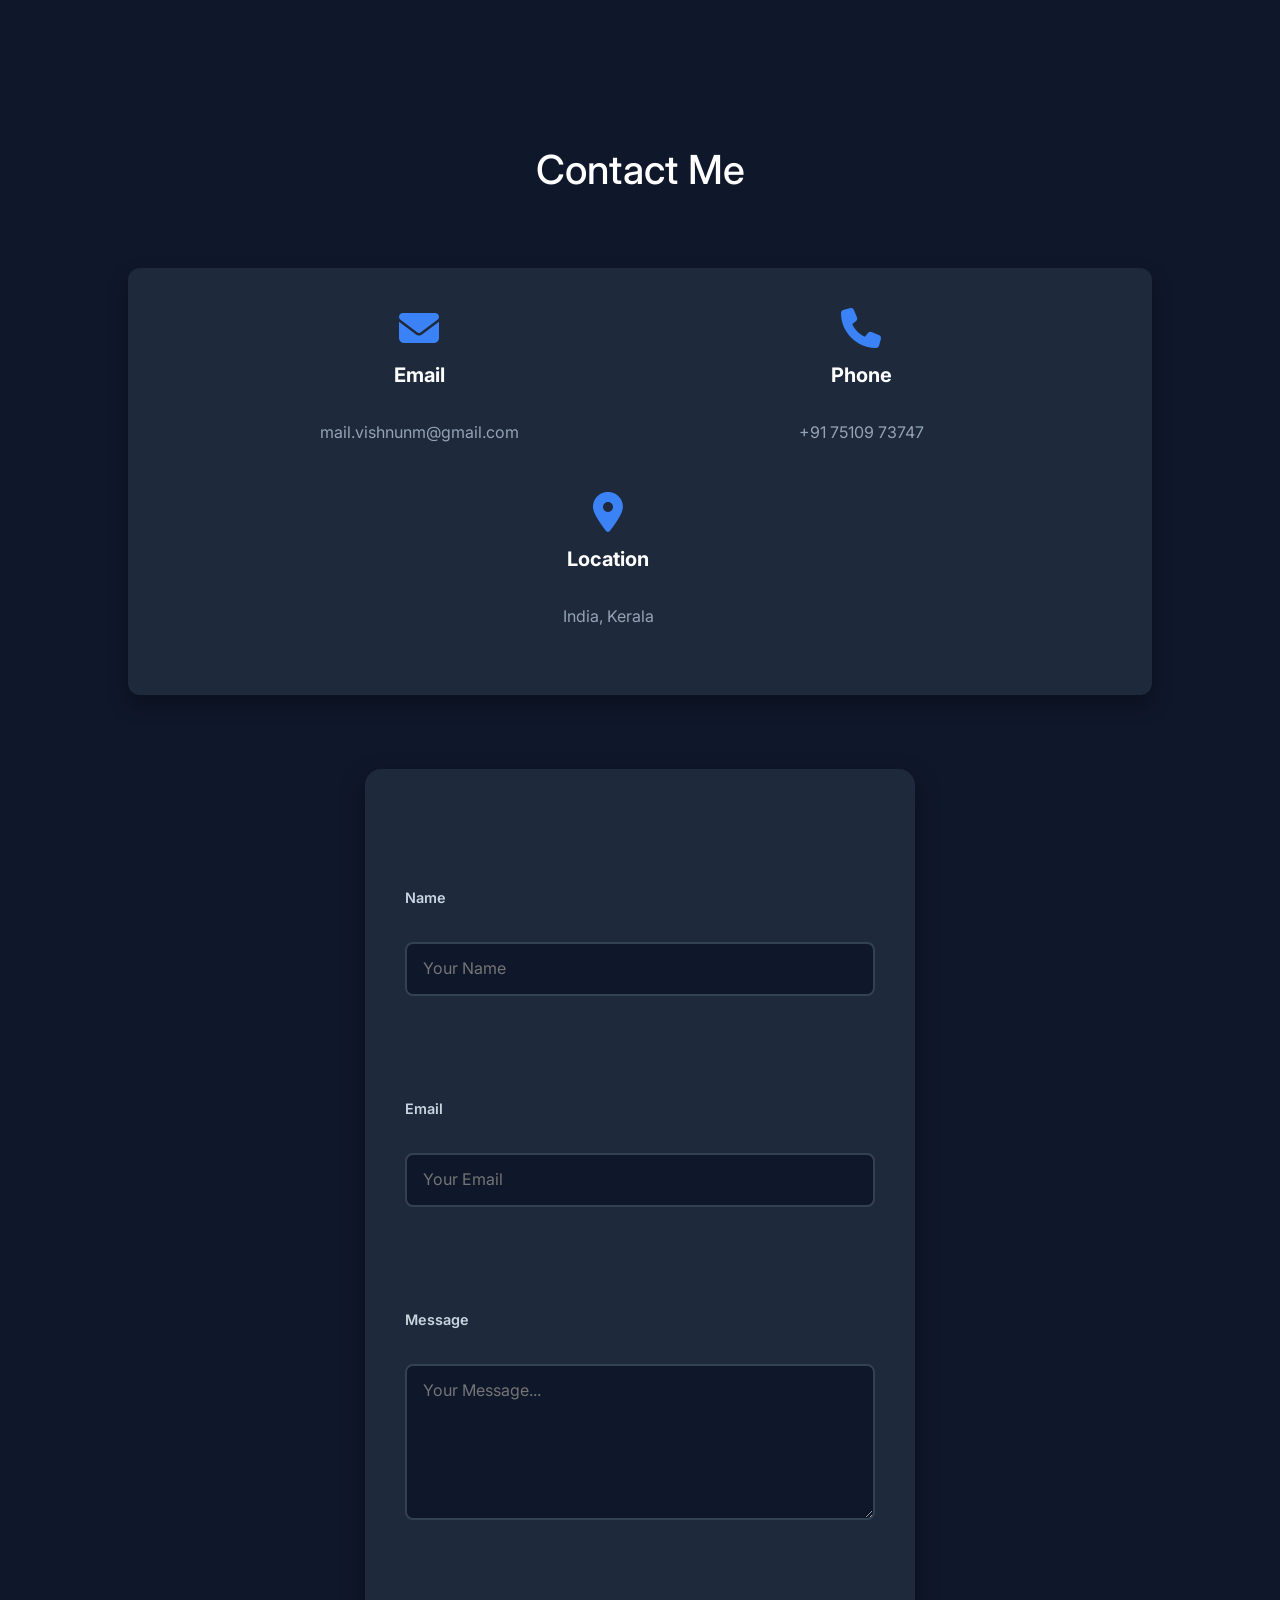
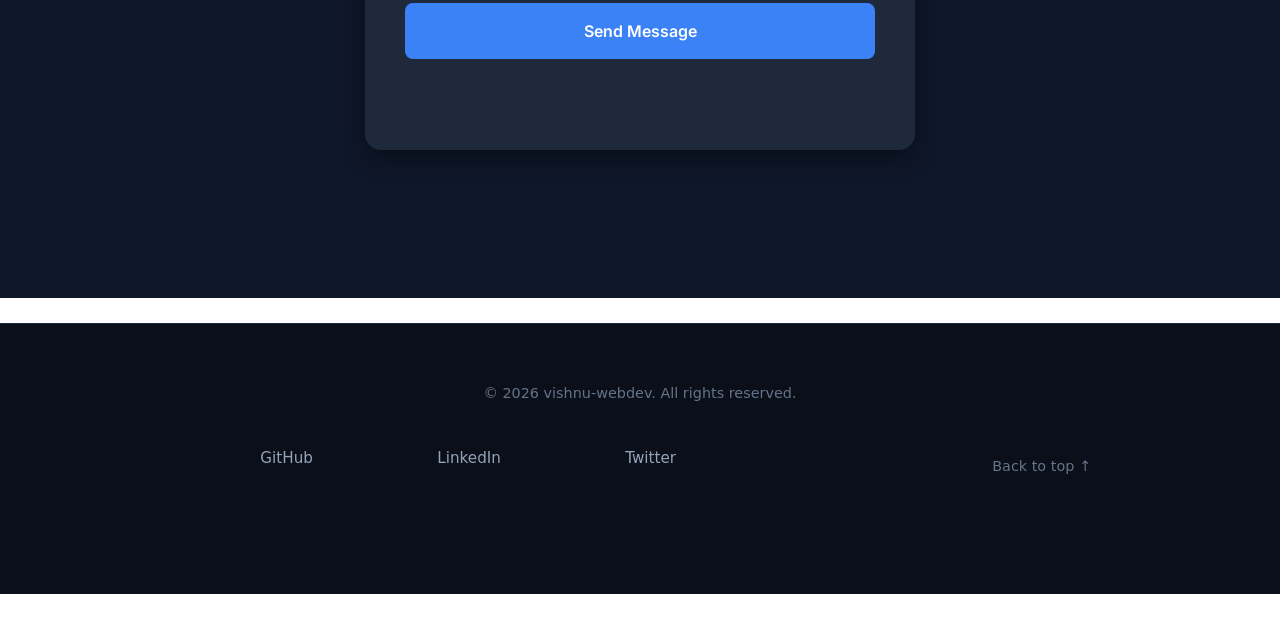
==== commit b912dbf3: "Fix HTML formatting and structure" ====
--- a/index.html
+++ b/index.html
@@ -1,158 +1,198 @@
 <!DOCTYPE html>
 <html lang="en">
+
 <head>
+       
     <meta charset="UTF-8">
+       
     <meta name="viewport" content="width=device-width, initial-scale=1.0">
-    <title>Personal Portfolio</title>
+        <title>Personal Portfolio</title>
+       
     <link rel="preconnect" href="https://fonts.googleapis.com">
+       
     <link rel="preconnect" href="https://fonts.gstatic.com" crossorigin>
+       
     <link href="https://fonts.googleapis.com/css2?family=Inter:wght@300;400;600;700&display=swap" rel="stylesheet">
+       
     <link href="https://cdn.jsdelivr.net/npm/bootstrap@5.3.0/dist/css/bootstrap.min.css" rel="stylesheet">
+       
     <link rel="stylesheet" href="https://cdnjs.cloudflare.com/ajax/libs/font-awesome/6.4.0/css/all.min.css">
+       
     <link rel="stylesheet" href="css/style.css">
 </head>
+
 <body>
 
-    <header class="navbar">
-        <div class="logo">MyPortfolio</div>
-        <nav>
-            <ul class="nav-links" id="navLinks">
-                <li><a href="#about">About</a></li>
-                <li><a href="#projects">Projects</a></li>
-                <li><a href="#contact">Contact</a></li>
-            </ul>
-            <div class="hamburger" id="hamburger">
-                <span></span>
-                <span></span>
-                <span></span>
-            </div>
-        </nav>
-    </header>
+        <header class="navbar">
+                <div class="logo">MyPortfolio</div>
+                <nav>
+                        <ul class="nav-links" id="navLinks">
+                                <li><a href="#about">About</a></li>
+                                <li><a href="#projects">Projects</a></li>
+                                <li><a href="#contact">Contact</a></li>
+                            </ul>
+                        <div class="hamburger" id="hamburger">
+                                <span></span>
+                                <span></span>
+                                <span></span>
+                            </div>
+                    </nav>
+            </header>
 
-    <main>
-    <section id="about" class="about-section">
-        <div class="about-content">
-            <h1>Hi, I'm <span class="highlight">Vishnu NM</span></h1>
-            <h2>Frontend Developer & Designer</h2>
-            <p>I build clean, beautiful, and responsive web experiences. Passionate about turning complex problems into elegant user interfaces using modern CSS3 and semantic HTML.</p>
-            <a href="#contact" class="btn btn-primary">Get In Touch</a>
-        </div>
-        <div class="about-image">
-            <img src="./images/profilepic.png" alt="Profile Picture">
-        </div>
-    </section>
+        <main>
+                <section id="about" class="about-section">
+                        <div class="about-content">
+                                <h1>Hi, I'm <span class="highlight">Vishnu NM</span></h1>
+                                <h2>Frontend Developer & Designer</h2>
+                                <p>I build clean, beautiful, and responsive web experiences. Passionate about turning
+                    complex problems
+                                        into elegant user interfaces using modern CSS3 and semantic HTML.</p>
+                                <a href="#contact" class="btn btn-primary">Get In Touch</a>
+                            </div>
+                        <div class="about-image">
+                                <img src="./images/profilepic.png" alt="Profile Picture">
+                            </div>
+                    </section>
 
-    <section id="projects" class="projects-section">
-        <h2 class="section-title">Featured Projects</h2>
-        <div class="projects-grid">
-            
-            <div class="project-card">
-                <img src="./images/project1.png" alt="Project One Thumbnail" class="project-img">
-                <div class="project-info">
-                    <h3>E-Commerce Dashboard</h3>
-                    <p>A sleek, interactive dashboard tracking real-time sales metrics and user data analytics.</p>
-                </div>
-            </div>
+                <section id="projects" class="projects-section">
+                        <h2 class="section-title">Featured Projects</h2>
+                        <div class="projects-grid">
 
-            <div class="project-card">
-                <img src="./images/project2.png" alt="Project Two Thumbnail" class="project-img">
-                <div class="project-info">
-                    <h3>Recipe Finder Web App</h3>
-                    <p>A responsive application allowing users to search, filter, and save their favorite culinary recipes.</p>
-                </div>
-            </div>
+                                <div class="project-card">
+                                        <img src="./images/project1.png" alt="Project One Thumbnail"
+                        class="project-img">
+                                        <div class="project-info">
+                                                <h3>E-Commerce Dashboard</h3>
+                                                <p>A sleek, interactive dashboard tracking real-time sales metrics and
+                            user data analytics.</p>
+                                            </div>
+                                    </div>
 
-            <div class="project-card">
-                <img src="./images/The Multi-Tenant SaaS Platform.png" alt="Project Three Thumbnail" class="project-img">
-                <div class="project-info">
-                    <h3>The Multi-Tenant SaaS Platform</h3>
-                    <p>A web application where multiple different businesses can sign up, manage their own staff, track inventory, and generate billing reports.</p>
-                </div>
-            </div>
+                                <div class="project-card">
+                                        <img src="./images/project2.png" alt="Project Two Thumbnail"
+                        class="project-img">
+                                        <div class="project-info">
+                                                <h3>Recipe Finder Web App</h3>
+                                                <p>A responsive application allowing users to search, filter, and save
+                            their favorite culinary
+                                                        recipes.</p>
+                                            </div>
+                                    </div>
 
-            <div class="project-card">
-                <img src="./images/The High-Traffic Analytics Dashboard.png" alt="Project Four Thumbnail" class="project-img">
-                <div class="project-info">
-                    <h3>The High-Traffic Analytics Dashboard</h3>
-                    <p>A dashboard that captures real-time user events (like clicks, page views, or system errors) from an external tracker and displays them in charts.</p>
-                </div>
-            </div>
+                                <div class="project-card">
+                                        <img src="./images/The Multi-Tenant SaaS Platform.png"
+                        alt="Project Three Thumbnail"                         class="project-img">
+                                        <div class="project-info">
+                                                <h3>The Multi-Tenant SaaS Platform</h3>
+                                                <p>A web application where multiple different businesses can sign up,
+                            manage their own staff,
+                                                        track inventory, and generate billing reports.</p>
+                                            </div>
+                                    </div>
 
-            <div class="project-card">
-                <img src="./images/Real-Time Tracking & Mapping App.png" alt="Project Five Thumbnail" class="project-img">
-                <div class="project-info">
-                    <h3>Real-Time Tracking & Mapping App</h3>
-                    <p>A platform like UberEats or a fleet tracker where a delivery person's location is updated live on a map for the customer.</p>
-                </div>
-            </div>
+                                <div class="project-card">
+                                        <img src="./images/The High-Traffic Analytics Dashboard.png"
+                        alt="Project Four Thumbnail"                         class="project-img">
+                                        <div class="project-info">
+                                                <h3>The High-Traffic Analytics Dashboard</h3>
+                                                <p>A dashboard that captures real-time user events (like clicks, page
+                            views, or system errors)
+                                                        from an external tracker and displays them in charts.</p>
+                                            </div>
+                                    </div>
 
-            <div class="project-card">
-                <img src="./images/Media-Heavy Content Platform (e.g., AudioVideo Streaming Site).png" alt="Project Six Thumbnail" class="project-img">
-                <div class="project-info">
-                    <h3>Media-Heavy Content Platform</h3>
-                    <p>A platform where users can upload audio or video files, organize them into playlists, and stream them fluidly.</p>
-                </div>
-            </div>
+                                <div class="project-card">
+                                        <img src="./images/Real-Time Tracking & Mapping App.png"
+                        alt="Project Five Thumbnail"                         class="project-img">
+                                        <div class="project-info">
+                                                <h3>Real-Time Tracking & Mapping App</h3>
+                                                <p>A platform like UberEats or a fleet tracker where a delivery person's
+                            location is updated
+                                                        live on a map for the customer.</p>
+                                            </div>
+                                    </div>
 
-        </div>
-    </section>
+                                <div class="project-card">
+                                        <img
+                        src="./images/Media-Heavy Content Platform (e.g., AudioVideo Streaming Site).png"              
+                                  alt="Project Six Thumbnail" class="project-img">
+                                        <div class="project-info">
+                                                <h3>Media-Heavy Content Platform</h3>
+                                                <p>A platform where users can upload audio or video files, organize them
+                            into playlists, and
+                                                        stream them fluidly.</p>
+                                            </div>
+                                    </div>
 
-    <section id="contact" class="contact-section">
-        <h2 class="section-title">Contact Me</h2>
-        <div class="contact-card">
-            <div class="contact-item">
-                <i class="fa-solid fa-envelope"></i>
-                <h5>Email</h5>
-                <p>mail.vishnunm@gmail.com</p>
-            </div>
-            <div class="contact-item">
-                <i class="fa-solid fa-phone"></i>
-                <h5>Phone</h5>
-                <p>+91 75109 73747</p>
-            </div>
-            <div class="contact-item">
-                <i class="fa-solid fa-location-dot"></i>
-                <h5>Location</h5>
-                <p>India, Kerala</p>
-            </div>
-        </div>
-        <div class="form-container">
-            <form action="#" class="contact-form">
-                <div class="form-group">
-                    <label for="name">Name</label>
-                    <input type="text" id="name" name="name" placeholder="Your Name" required>
-                </div>
-                
-                <div class="form-group">
-                    <label for="email">Email</label>
-                    <input type="email" id="email" name="email" placeholder="Your Email" required>
-                </div>
-                
-                <div class="form-group">
-                    <label for="message">Message</label>
-                    <textarea id="message" name="message" rows="5" placeholder="Your Message..." required></textarea>
-                </div>
-                
-                <button type="submit" class="btn btn-submit">Send Message</button>
-            </form>
-        </div>
-    </section>
+                            </div>
+                    </section>
 
-    </main>
+                <section id="contact" class="contact-section">
+                        <h2 class="section-title">Contact Me</h2>
+                        <div class="contact-card">
+                                <div class="contact-item">
+                                        <i class="fa-solid fa-envelope"></i>
+                                        <h5>Email</h5>
+                                        <p>mail.vishnunm@gmail.com</p>
+                                    </div>
+                                <div class="contact-item">
+                                        <i class="fa-solid fa-phone"></i>
+                                        <h5>Phone</h5>
+                                        <p>+91 75109 73747</p>
+                                    </div>
+                                <div class="contact-item">
+                                        <i class="fa-solid fa-location-dot"></i>
+                                        <h5>Location</h5>
+                                        <p>India, Kerala</p>
+                                    </div>
+                            </div>
+                        <div class="form-container">
+                                <form id="contactForm" class="contact-form">
 
-    <footer class="portfolio-footer">
-        <div class="footer-content">
-            <p>&copy; 2026 vishnu-webdev. All rights reserved.</p>
-            <ul class="social-links">
-                <li><a href="https://github.com/vishnu-webdev" target="_blank">GitHub</a></li>
-                <li><a href="https://www.linkedin.com/in/vishnnuu/" target="_blank">LinkedIn</a></li>
-                <li><a href="https://twitter.com" target="_blank">Twitter</a></li>
-            </ul>
-            <div class="back-to-top">
-                <a href="#about">Back to top &uarr;</a>
-            </div>
-        </div>
-    </footer>
+                                        <input type="hidden" name="access_key"
+                        value="1d41b65c-d7f4-4cdb-9b7d-e7a7c2535f1b">
+
+                                        <div class="form-group">
+                                                <label for="name">Name</label>
+                                                <input type="text" id="name" name="name" placeholder="Your Name"
+                            required>
+                                            </div>
+
+                                        <div class="form-group">
+                                                <label for="email">Email</label>
+                                                <input type="email" id="email" name="email" placeholder="Your Email"
+                            required>
+                                            </div>
+
+                                        <div class="form-group">
+                                                <label for="message">Message</label>
+                                                <textarea id="message" name="message" rows="5"
+                            placeholder="Your Message..."                             required></textarea>
+                                            </div>
+
+                                        <a href="thankyou.html" id="submitBtn" class="btn btn-submit"                  
+                              style="text-align: center; display: block; text-decoration: none;">Send Message</a>
+                                    </form>
+                            </div>
+                    </section>
+
+            </main>
+
+        <footer class="portfolio-footer">
+                <div class="footer-content">
+                        <p>&copy; 2026 vishnu-webdev. All rights reserved.</p>
+                        <ul class="social-links">
+                                <li><a href="https://github.com/vishnu-webdev" target="_blank">GitHub</a></li>
+                                <li><a href="https://www.linkedin.com/in/vishnnuu/" target="_blank">LinkedIn</a></li>
+                                <li><a href="https://twitter.com" target="_blank">Twitter</a></li>
+                            </ul>
+                        <div class="back-to-top">
+                                <a href="#about">Back to top &uarr;</a>
+                            </div>
+                    </div>
+            </footer>
+       
     <script src="js/script.js"></script>
 </body>
-</html>+
+</html>
--- a/css/style.css
+++ b/css/style.css
@@ -341,6 +341,49 @@
 
 .back-to-top a:hover {
     color: #fff;
+}
+
+.thank-you-main {
+    min-height: 100vh;
+    display: flex;
+    align-items: center;
+    justify-content: center;
+    background-color: #0f172a;
+    font-family: 'Inter', sans-serif;
+    color: #e2e8f0;
+    padding: 2rem;
+}
+
+.thank-you-container {
+    width: 100%;
+    max-width: 500px;
+}
+
+.thank-you-card {
+    background-color: #1e293b;
+    padding: 3rem 2rem;
+    border-radius: 16px;
+    box-shadow: 0 10px 25px rgba(0, 0, 0, 0.4);
+    text-align: center;
+}
+
+.success-icon {
+    font-size: 4rem;
+    color: #3b82f6;
+    margin-bottom: 1.5rem;
+}
+
+.thank-you-card h1 {
+    font-size: 2.5rem;
+    color: #fff;
+    margin-bottom: 1rem;
+}
+
+.thank-you-card p {
+    color: #94a3b8;
+    font-size: 1rem;
+    margin-bottom: 2rem;
+    line-height: 1.6;
 }
 
 @media (max-width: 600px) {
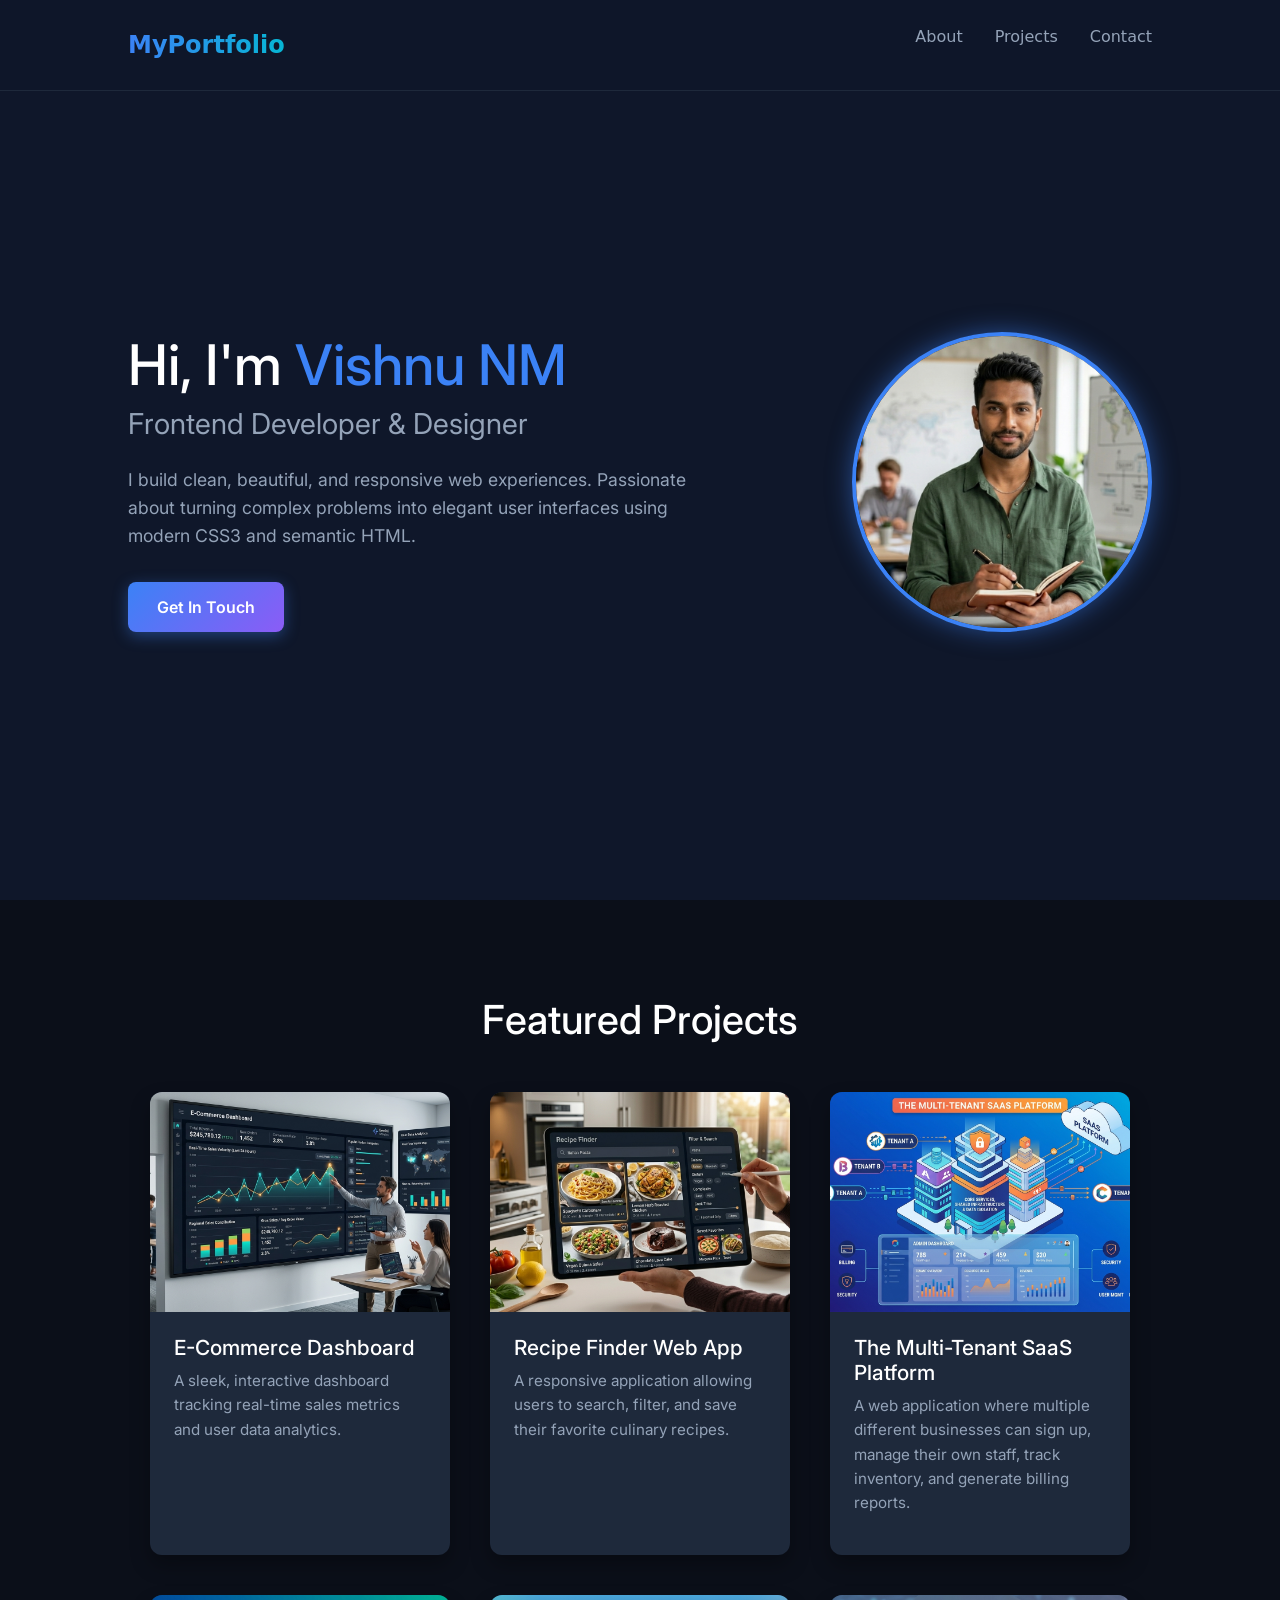
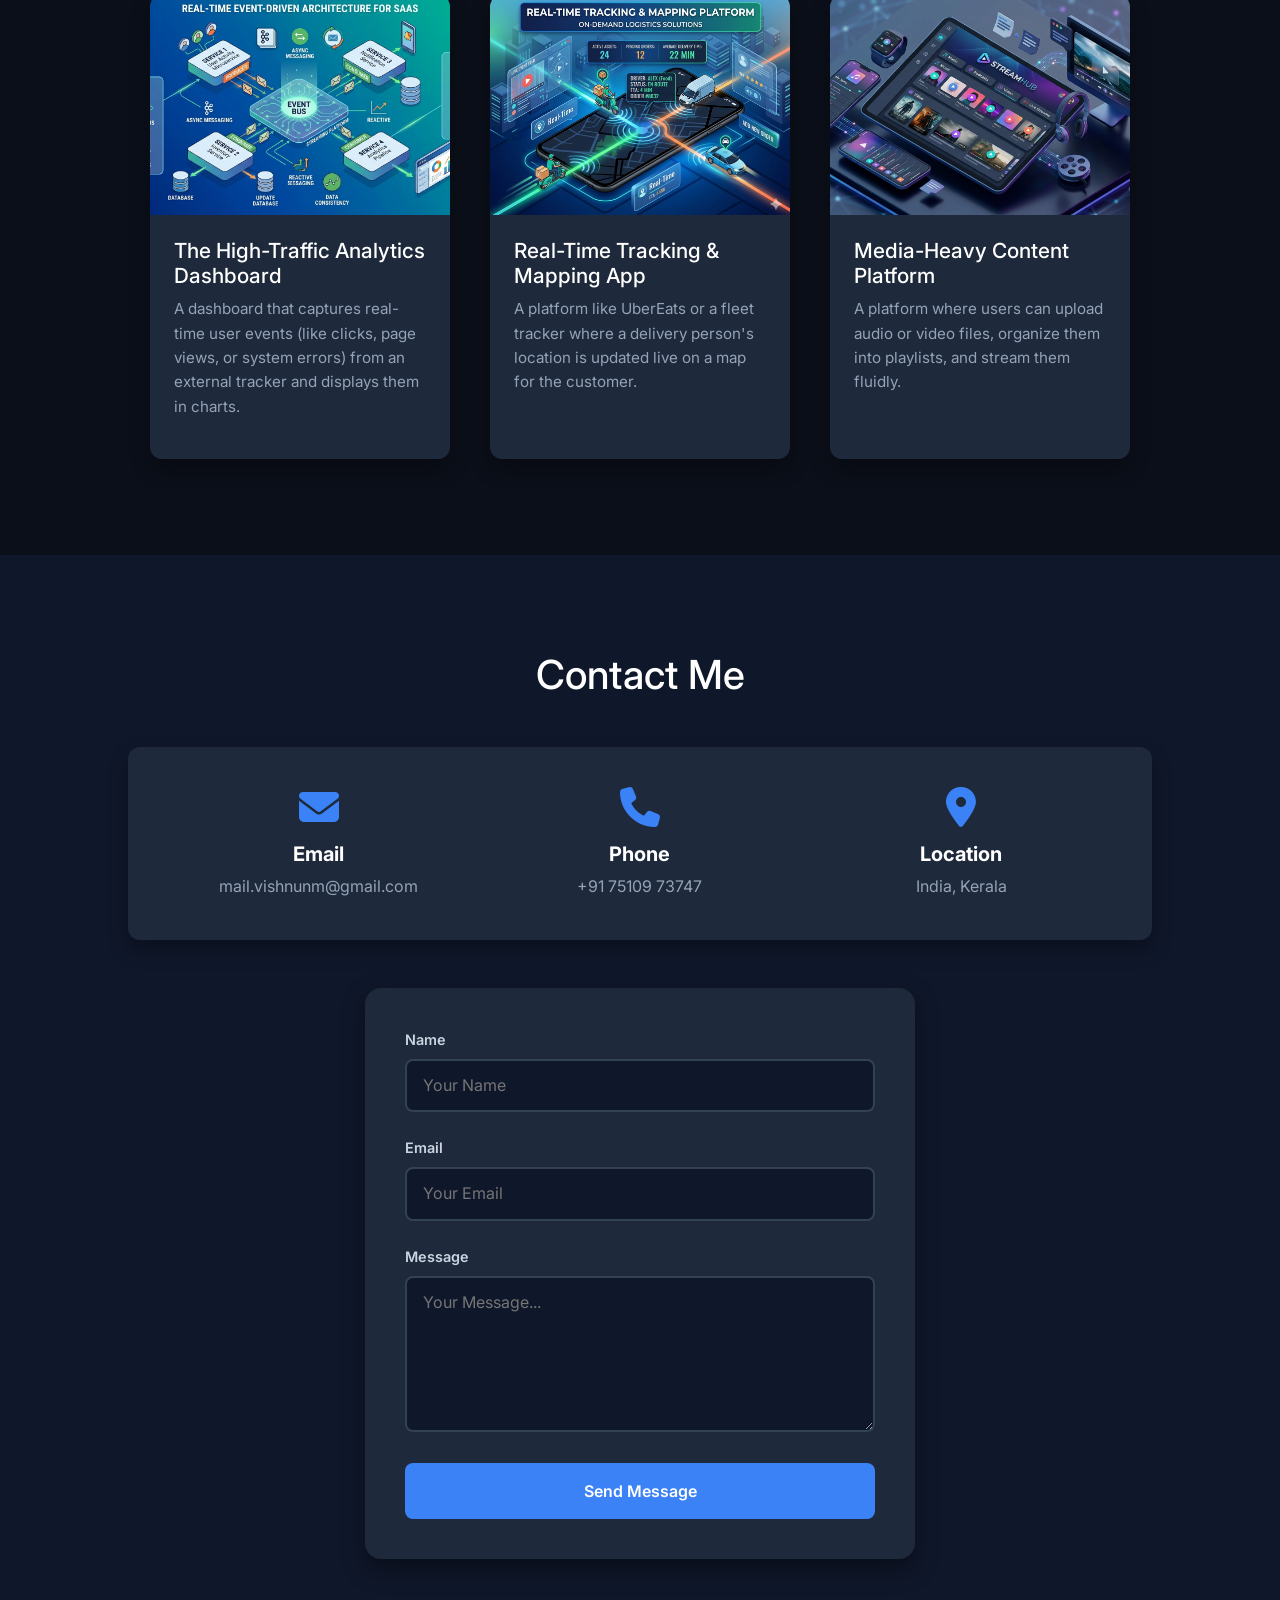
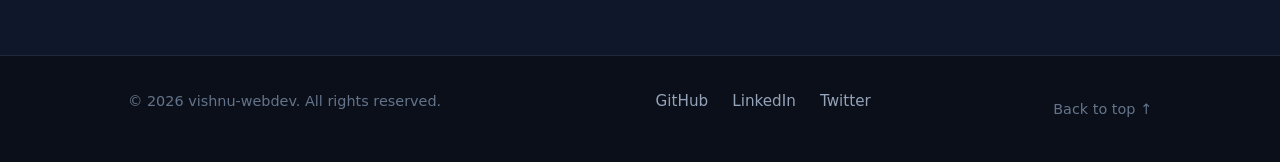
==== commit e1873866: "v2.0: Portfolio updates and enhanced features" ====
--- a/index.html
+++ b/index.html
@@ -2,197 +2,163 @@
 <html lang="en">
 
 <head>
-       
     <meta charset="UTF-8">
-       
     <meta name="viewport" content="width=device-width, initial-scale=1.0">
-        <title>Personal Portfolio</title>
-       
+    <title>Personal Portfolio</title>
+    
     <link rel="preconnect" href="https://fonts.googleapis.com">
-       
     <link rel="preconnect" href="https://fonts.gstatic.com" crossorigin>
-       
     <link href="https://fonts.googleapis.com/css2?family=Inter:wght@300;400;600;700&display=swap" rel="stylesheet">
-       
     <link href="https://cdn.jsdelivr.net/npm/bootstrap@5.3.0/dist/css/bootstrap.min.css" rel="stylesheet">
-       
     <link rel="stylesheet" href="https://cdnjs.cloudflare.com/ajax/libs/font-awesome/6.4.0/css/all.min.css">
-       
     <link rel="stylesheet" href="css/style.css">
 </head>
 
 <body>
 
-        <header class="navbar">
-                <div class="logo">MyPortfolio</div>
-                <nav>
-                        <ul class="nav-links" id="navLinks">
-                                <li><a href="#about">About</a></li>
-                                <li><a href="#projects">Projects</a></li>
-                                <li><a href="#contact">Contact</a></li>
-                            </ul>
-                        <div class="hamburger" id="hamburger">
-                                <span></span>
-                                <span></span>
-                                <span></span>
-                            </div>
-                    </nav>
-            </header>
+    <header class="navbar">
+        <div class="logo">MyPortfolio</div>
+        <nav>
+            <ul class="nav-links" id="navLinks">
+                <li><a href="#about">About</a></li>
+                <li><a href="#projects">Projects</a></li>
+                <li><a href="#contact">Contact</a></li>
+            </ul>
+            <div class="hamburger" id="hamburger">
+                <span></span>
+                <span></span>
+                <span></span>
+            </div>
+        </nav>
+    </header>
 
-        <main>
-                <section id="about" class="about-section">
-                        <div class="about-content">
-                                <h1>Hi, I'm <span class="highlight">Vishnu NM</span></h1>
-                                <h2>Frontend Developer & Designer</h2>
-                                <p>I build clean, beautiful, and responsive web experiences. Passionate about turning
-                    complex problems
-                                        into elegant user interfaces using modern CSS3 and semantic HTML.</p>
-                                <a href="#contact" class="btn btn-primary">Get In Touch</a>
-                            </div>
-                        <div class="about-image">
-                                <img src="./images/profilepic.png" alt="Profile Picture">
-                            </div>
-                    </section>
+    <main>
+        <section id="about" class="about-section">
+            <div class="about-content">
+                <h1>Hi, I'm <span class="highlight">Vishnu NM</span></h1>
+                <h2>Frontend Developer & Designer</h2>
+                <p>I build clean, beautiful, and responsive web experiences. Passionate about turning complex problems into elegant user interfaces using modern CSS3 and semantic HTML.</p>
+                <a href="#contact" class="btn btn-primary">Get In Touch</a>
+            </div>
+            <div class="about-image">
+                <img src="./images/profilepic.png" alt="Profile Picture">
+            </div>
+        </section>
 
-                <section id="projects" class="projects-section">
-                        <h2 class="section-title">Featured Projects</h2>
-                        <div class="projects-grid">
+        <section id="projects" class="projects-section">
+            <h2 class="section-title">Featured Projects</h2>
+            <div class="projects-grid">
 
-                                <div class="project-card">
-                                        <img src="./images/project1.png" alt="Project One Thumbnail"
-                        class="project-img">
-                                        <div class="project-info">
-                                                <h3>E-Commerce Dashboard</h3>
-                                                <p>A sleek, interactive dashboard tracking real-time sales metrics and
-                            user data analytics.</p>
-                                            </div>
-                                    </div>
+                <div class="project-card">
+                    <img src="./images/project1.png" alt="Project One Thumbnail" class="project-img">
+                    <div class="project-info">
+                        <h3>E-Commerce Dashboard</h3>
+                        <p>A sleek, interactive dashboard tracking real-time sales metrics and user data analytics.</p>
+                    </div>
+                </div>
 
-                                <div class="project-card">
-                                        <img src="./images/project2.png" alt="Project Two Thumbnail"
-                        class="project-img">
-                                        <div class="project-info">
-                                                <h3>Recipe Finder Web App</h3>
-                                                <p>A responsive application allowing users to search, filter, and save
-                            their favorite culinary
-                                                        recipes.</p>
-                                            </div>
-                                    </div>
+                <div class="project-card">
+                    <img src="./images/project2.png" alt="Project Two Thumbnail" class="project-img">
+                    <div class="project-info">
+                        <h3>Recipe Finder Web App</h3>
+                        <p>A responsive application allowing users to search, filter, and save their favorite culinary recipes.</p>
+                    </div>
+                </div>
 
-                                <div class="project-card">
-                                        <img src="./images/The Multi-Tenant SaaS Platform.png"
-                        alt="Project Three Thumbnail"                         class="project-img">
-                                        <div class="project-info">
-                                                <h3>The Multi-Tenant SaaS Platform</h3>
-                                                <p>A web application where multiple different businesses can sign up,
-                            manage their own staff,
-                                                        track inventory, and generate billing reports.</p>
-                                            </div>
-                                    </div>
+                <div class="project-card">
+                    <img src="./images/The Multi-Tenant SaaS Platform.png" alt="Project Three Thumbnail" class="project-img">
+                    <div class="project-info">
+                        <h3>The Multi-Tenant SaaS Platform</h3>
+                        <p>A web application where multiple different businesses can sign up, manage their own staff, track inventory, and generate billing reports.</p>
+                    </div>
+                </div>
 
-                                <div class="project-card">
-                                        <img src="./images/The High-Traffic Analytics Dashboard.png"
-                        alt="Project Four Thumbnail"                         class="project-img">
-                                        <div class="project-info">
-                                                <h3>The High-Traffic Analytics Dashboard</h3>
-                                                <p>A dashboard that captures real-time user events (like clicks, page
-                            views, or system errors)
-                                                        from an external tracker and displays them in charts.</p>
-                                            </div>
-                                    </div>
+                <div class="project-card">
+                    <img src="./images/The High-Traffic Analytics Dashboard.png" alt="Project Four Thumbnail" class="project-img">
+                    <div class="project-info">
+                        <h3>The High-Traffic Analytics Dashboard</h3>
+                        <p>A dashboard that captures real-time user events (like clicks, page views, or system errors) from an external tracker and displays them in charts.</p>
+                    </div>
+                </div>
 
-                                <div class="project-card">
-                                        <img src="./images/Real-Time Tracking & Mapping App.png"
-                        alt="Project Five Thumbnail"                         class="project-img">
-                                        <div class="project-info">
-                                                <h3>Real-Time Tracking & Mapping App</h3>
-                                                <p>A platform like UberEats or a fleet tracker where a delivery person's
-                            location is updated
-                                                        live on a map for the customer.</p>
-                                            </div>
-                                    </div>
+                <div class="project-card">
+                    <img src="./images/Real-Time Tracking & Mapping App.png" alt="Project Five Thumbnail" class="project-img">
+                    <div class="project-info">
+                        <h3>Real-Time Tracking & Mapping App</h3>
+                        <p>A platform like UberEats or a fleet tracker where a delivery person's location is updated live on a map for the customer.</p>
+                    </div>
+                </div>
 
-                                <div class="project-card">
-                                        <img
-                        src="./images/Media-Heavy Content Platform (e.g., AudioVideo Streaming Site).png"              
-                                  alt="Project Six Thumbnail" class="project-img">
-                                        <div class="project-info">
-                                                <h3>Media-Heavy Content Platform</h3>
-                                                <p>A platform where users can upload audio or video files, organize them
-                            into playlists, and
-                                                        stream them fluidly.</p>
-                                            </div>
-                                    </div>
+                <div class="project-card">
+                    <img src="./images/Media-Heavy Content Platform (e.g., AudioVideo Streaming Site).png" alt="Project Six Thumbnail" class="project-img">
+                    <div class="project-info">
+                        <h3>Media-Heavy Content Platform</h3>
+                        <p>A platform where users can upload audio or video files, organize them into playlists, and stream them fluidly.</p>
+                    </div>
+                </div>
 
-                            </div>
-                    </section>
+            </div>
+        </section>
 
-                <section id="contact" class="contact-section">
-                        <h2 class="section-title">Contact Me</h2>
-                        <div class="contact-card">
-                                <div class="contact-item">
-                                        <i class="fa-solid fa-envelope"></i>
-                                        <h5>Email</h5>
-                                        <p>mail.vishnunm@gmail.com</p>
-                                    </div>
-                                <div class="contact-item">
-                                        <i class="fa-solid fa-phone"></i>
-                                        <h5>Phone</h5>
-                                        <p>+91 75109 73747</p>
-                                    </div>
-                                <div class="contact-item">
-                                        <i class="fa-solid fa-location-dot"></i>
-                                        <h5>Location</h5>
-                                        <p>India, Kerala</p>
-                                    </div>
-                            </div>
-                        <div class="form-container">
-                                <form id="contactForm" class="contact-form">
+        <section id="contact" class="contact-section">
+            <h2 class="section-title">Contact Me</h2>
+            <div class="contact-card">
+                <div class="contact-item">
+                    <i class="fa-solid fa-envelope"></i>
+                    <h5>Email</h5>
+                    <p>mail.vishnunm@gmail.com</p>
+                </div>
+                <div class="contact-item">
+                    <i class="fa-solid fa-phone"></i>
+                    <h5>Phone</h5>
+                    <p>+91 75109 73747</p>
+                </div>
+                <div class="contact-item">
+                    <i class="fa-solid fa-location-dot"></i>
+                    <h5>Location</h5>
+                    <p>India, Kerala</p>
+                </div>
+            </div>
+            <div class="form-container">
+                <form id="contactForm" class="contact-form">
+                    <input type="hidden" name="access_key" value="1d41b65c-d7f4-4cdb-9b7d-e7a7c2535f1b">
 
-                                        <input type="hidden" name="access_key"
-                        value="1d41b65c-d7f4-4cdb-9b7d-e7a7c2535f1b">
+                    <div class="form-group">
+                        <label for="name">Name</label>
+                        <input type="text" id="name" name="name" placeholder="Your Name" required>
+                    </div>
 
-                                        <div class="form-group">
-                                                <label for="name">Name</label>
-                                                <input type="text" id="name" name="name" placeholder="Your Name"
-                            required>
-                                            </div>
+                    <div class="form-group">
+                        <label for="email">Email</label>
+                        <input type="email" id="email" name="email" placeholder="Your Email" required>
+                    </div>
 
-                                        <div class="form-group">
-                                                <label for="email">Email</label>
-                                                <input type="email" id="email" name="email" placeholder="Your Email"
-                            required>
-                                            </div>
+                    <div class="form-group">
+                        <label for="message">Message</label>
+                        <textarea id="message" name="message" rows="5" placeholder="Your Message..." required></textarea>
+                    </div>
 
-                                        <div class="form-group">
-                                                <label for="message">Message</label>
-                                                <textarea id="message" name="message" rows="5"
-                            placeholder="Your Message..."                             required></textarea>
-                                            </div>
+                    <a href="thankyou.html" id="submitBtn" class="btn btn-submit" style="text-align: center; display: block; text-decoration: none;">Send Message</a>
+                </form>
+            </div>
+        </section>
+    </main>
 
-                                        <a href="thankyou.html" id="submitBtn" class="btn btn-submit"                  
-                              style="text-align: center; display: block; text-decoration: none;">Send Message</a>
-                                    </form>
-                            </div>
-                    </section>
+    <footer class="portfolio-footer">
+        <div class="footer-content">
+            <p>&copy; 2026 vishnu-webdev. All rights reserved.</p>
+            <ul class="social-links">
+                <li><a href="https://github.com/vishnu-webdev" target="_blank">GitHub</a></li>
+                <li><a href="https://www.linkedin.com/in/vishnnuu/" target="_blank">LinkedIn</a></li>
+                <li><a href="https://twitter.com" target="_blank">Twitter</a></li>
+            </ul>
+            <div class="back-to-top">
+                <a href="#about">Back to top &uarr;</a>
+            </div>
+        </div>
+    </footer>
 
-            </main>
-
-        <footer class="portfolio-footer">
-                <div class="footer-content">
-                        <p>&copy; 2026 vishnu-webdev. All rights reserved.</p>
-                        <ul class="social-links">
-                                <li><a href="https://github.com/vishnu-webdev" target="_blank">GitHub</a></li>
-                                <li><a href="https://www.linkedin.com/in/vishnnuu/" target="_blank">LinkedIn</a></li>
-                                <li><a href="https://twitter.com" target="_blank">Twitter</a></li>
-                            </ul>
-                        <div class="back-to-top">
-                                <a href="#about">Back to top &uarr;</a>
-                            </div>
-                    </div>
-            </footer>
-       
     <script src="js/script.js"></script>
 </body>
 
-</html>
+</html>
